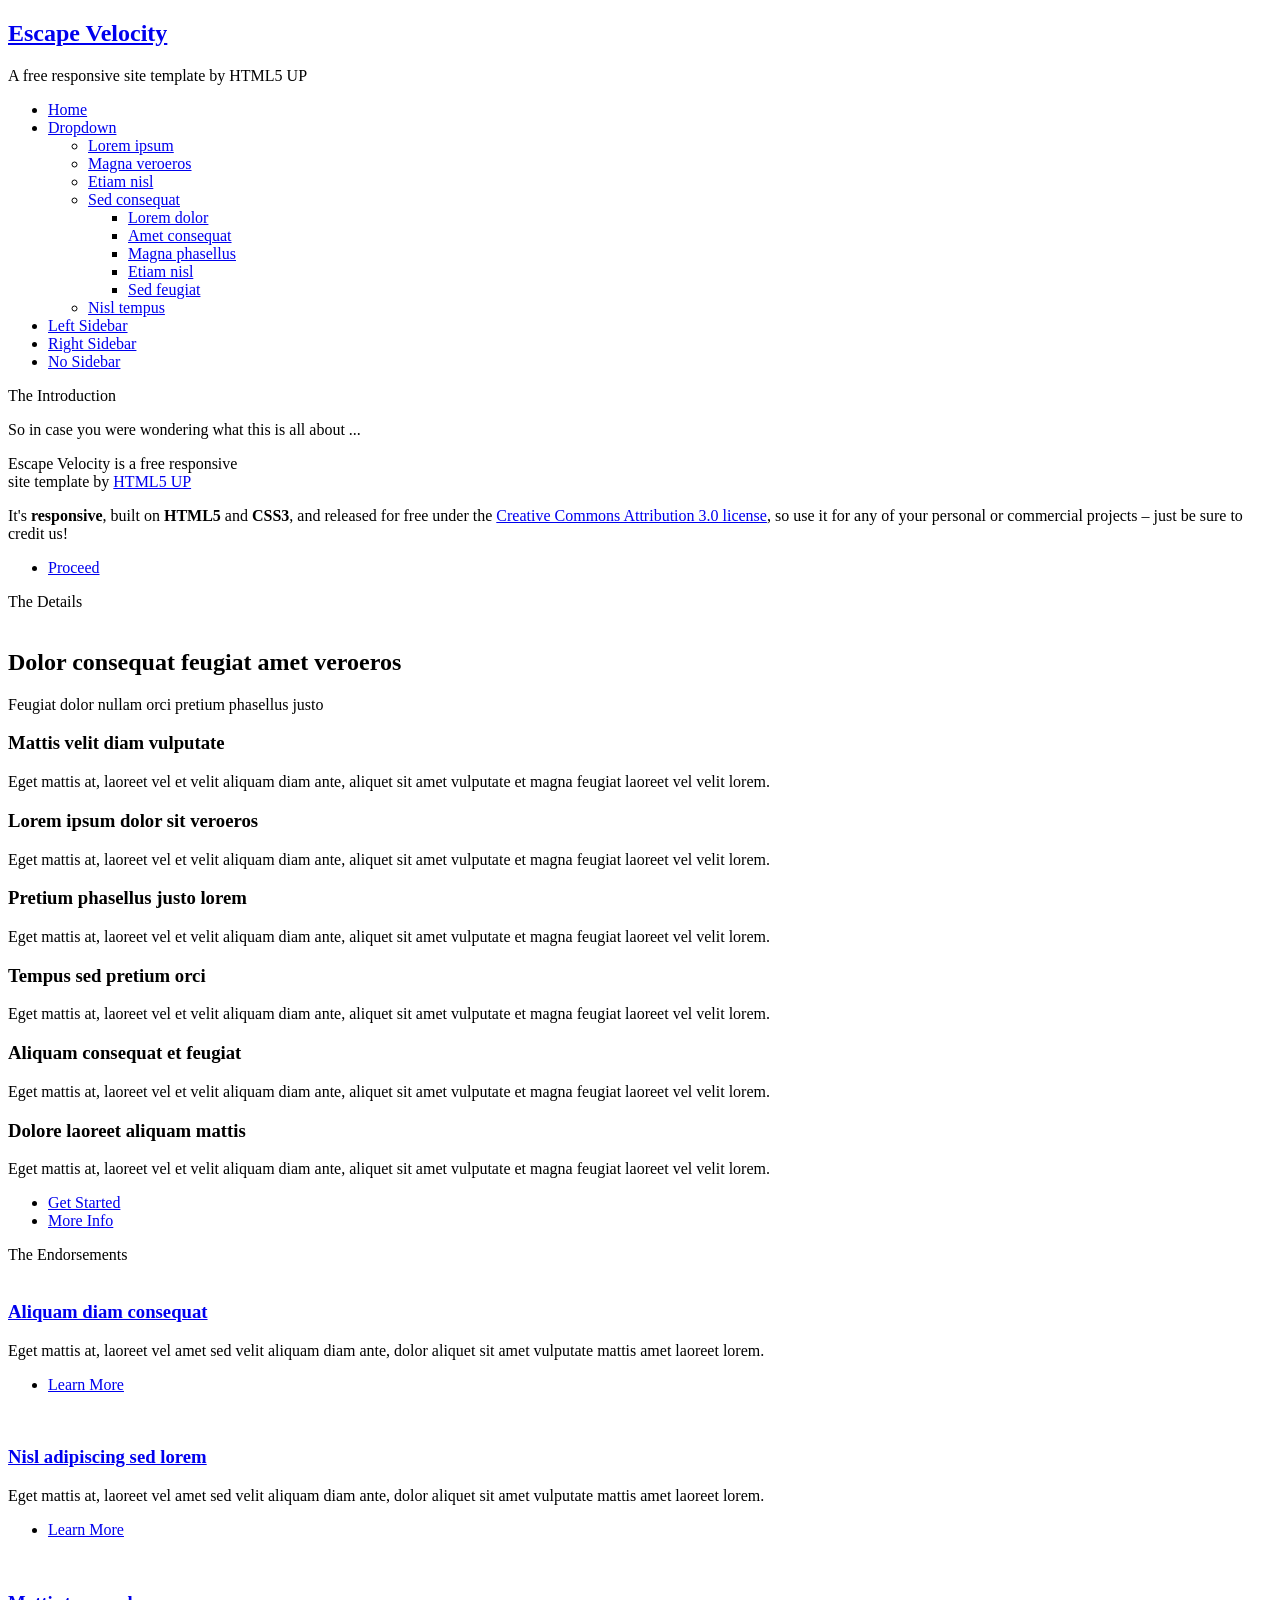
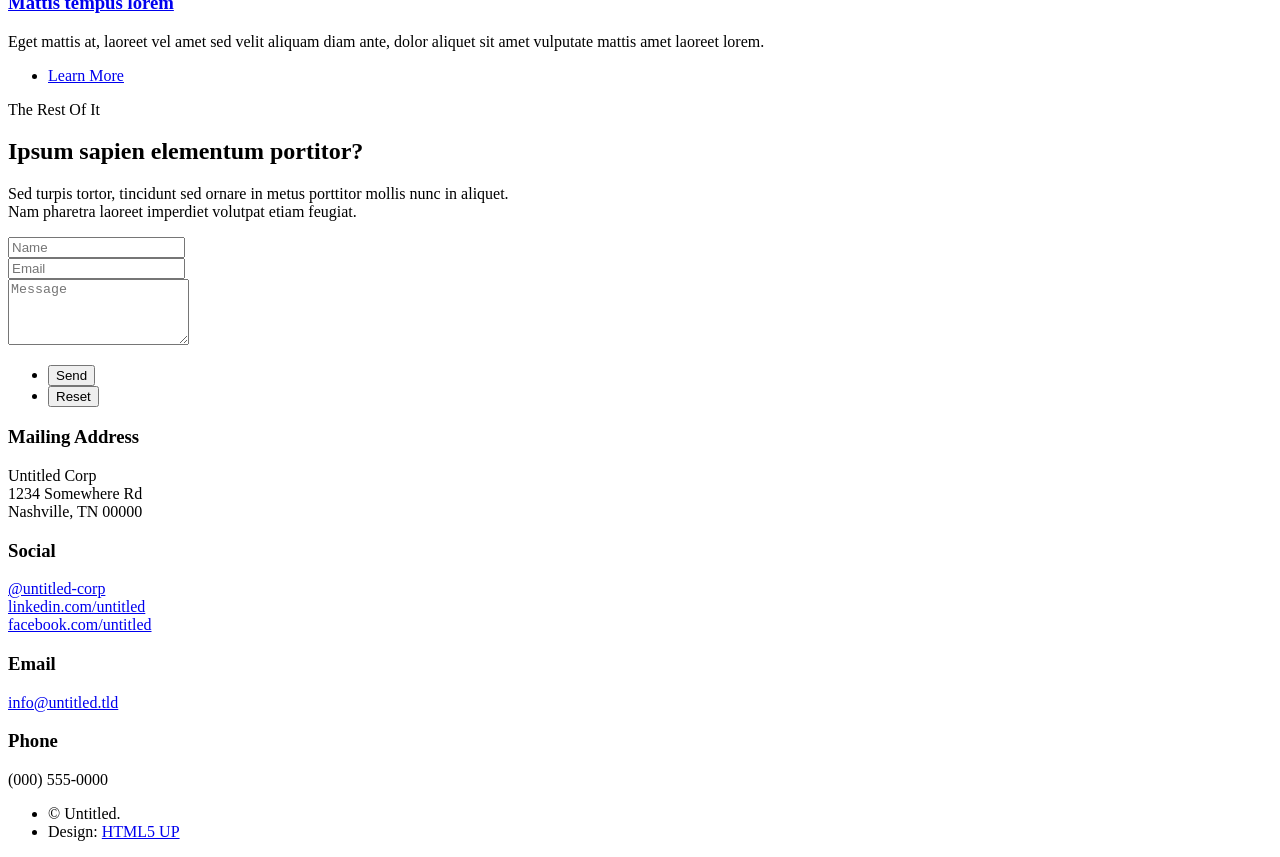
==== index.html @ 56a74a98 "Add files via upload" ====
<!DOCTYPE HTML>
<!--
	Escape Velocity by HTML5 UP
	html5up.net | @ajlkn
	Free for personal and commercial use under the CCA 3.0 license (html5up.net/license)
-->
<html>
	<head>
		<title>Escape Velocity by HTML5 UP</title>
		<meta charset="utf-8" />
		<meta name="viewport" content="width=device-width, initial-scale=1, user-scalable=no" />
		<link rel="stylesheet" href="assets/css/main.css" />
	</head>
	<body class="homepage is-preload">
		<div id="page-wrapper">

			<!-- Header -->
				<section id="header" class="wrapper">

					<!-- Logo -->
						<div id="logo">
							<h1><a href="index.html">Escape Velocity</a></h1>
							<p>A free responsive site template by HTML5 UP</p>
						</div>

					<!-- Nav -->
						<nav id="nav">
							<ul>
								<li class="current"><a href="index.html">Home</a></li>
								<li>
									<a href="#">Dropdown</a>
									<ul>
										<li><a href="#">Lorem ipsum</a></li>
										<li><a href="#">Magna veroeros</a></li>
										<li><a href="#">Etiam nisl</a></li>
										<li>
											<a href="#">Sed consequat</a>
											<ul>
												<li><a href="#">Lorem dolor</a></li>
												<li><a href="#">Amet consequat</a></li>
												<li><a href="#">Magna phasellus</a></li>
												<li><a href="#">Etiam nisl</a></li>
												<li><a href="#">Sed feugiat</a></li>
											</ul>
										</li>
										<li><a href="#">Nisl tempus</a></li>
									</ul>
								</li>
								<li><a href="left-sidebar.html">Left Sidebar</a></li>
								<li><a href="right-sidebar.html">Right Sidebar</a></li>
								<li><a href="no-sidebar.html">No Sidebar</a></li>
							</ul>
						</nav>

				</section>

			<!-- Intro -->
				<section id="intro" class="wrapper style1">
					<div class="title">The Introduction</div>
					<div class="container">
						<p class="style1">So in case you were wondering what this is all about ...</p>
						<p class="style2">
							Escape Velocity is a free responsive<br class="mobile-hide" />
							site template by <a href="http://html5up.net" class="nobr">HTML5 UP</a>
						</p>
						<p class="style3">It's <strong>responsive</strong>, built on <strong>HTML5</strong> and <strong>CSS3</strong>, and released for
						free under the <a href="http://html5up.net/license">Creative Commons Attribution 3.0 license</a>, so use it for any of
						your personal or commercial projects &ndash; just be sure to credit us!</p>
						<ul class="actions">
							<li><a href="#" class="button style3 large">Proceed</a></li>
						</ul>
					</div>
				</section>

			<!-- Main -->
				<section id="main" class="wrapper style2">
					<div class="title">The Details</div>
					<div class="container">

						<!-- Image -->
							<a href="#" class="image featured">
								<img src="images/pic01.jpg" alt="" />
							</a>

						<!-- Features -->
							<section id="features">
								<header class="style1">
									<h2>Dolor consequat feugiat amet veroeros</h2>
									<p>Feugiat dolor nullam orci pretium phasellus justo</p>
								</header>
								<div class="feature-list">
									<div class="row">
										<div class="col-6 col-12-medium">
											<section>
												<h3 class="icon fa-comment">Mattis velit diam vulputate</h3>
												<p>Eget mattis at, laoreet vel et velit aliquam diam ante, aliquet sit amet vulputate et magna feugiat laoreet vel velit lorem.</p>
											</section>
										</div>
										<div class="col-6 col-12-medium">
											<section>
												<h3 class="icon solid fa-sync">Lorem ipsum dolor sit veroeros</h3>
												<p>Eget mattis at, laoreet vel et velit aliquam diam ante, aliquet sit amet vulputate et magna feugiat laoreet vel velit lorem.</p>
											</section>
										</div>
										<div class="col-6 col-12-medium">
											<section>
												<h3 class="icon fa-image">Pretium phasellus justo lorem</h3>
												<p>Eget mattis at, laoreet vel et velit aliquam diam ante, aliquet sit amet vulputate et magna feugiat laoreet vel velit lorem.</p>
											</section>
										</div>
										<div class="col-6 col-12-medium">
											<section>
												<h3 class="icon solid fa-cog">Tempus sed pretium orci</h3>
												<p>Eget mattis at, laoreet vel et velit aliquam diam ante, aliquet sit amet vulputate et magna feugiat laoreet vel velit lorem.</p>
											</section>
										</div>
										<div class="col-6 col-12-medium">
											<section>
												<h3 class="icon solid fa-wrench">Aliquam consequat et feugiat</h3>
												<p>Eget mattis at, laoreet vel et velit aliquam diam ante, aliquet sit amet vulputate et magna feugiat laoreet vel velit lorem.</p>
											</section>
										</div>
										<div class="col-6 col-12-medium">
											<section>
												<h3 class="icon solid fa-check">Dolore laoreet aliquam mattis</h3>
												<p>Eget mattis at, laoreet vel et velit aliquam diam ante, aliquet sit amet vulputate et magna feugiat laoreet vel velit lorem.</p>
											</section>
										</div>
									</div>
								</div>
								<ul class="actions special">
									<li><a href="#" class="button style1 large">Get Started</a></li>
									<li><a href="#" class="button style2 large">More Info</a></li>
								</ul>
							</section>

					</div>
				</section>

			<!-- Highlights -->
				<section id="highlights" class="wrapper style3">
					<div class="title">The Endorsements</div>
					<div class="container">
						<div class="row aln-center">
							<div class="col-4 col-12-medium">
								<section class="highlight">
									<a href="#" class="image featured"><img src="images/pic02.jpg" alt="" /></a>
									<h3><a href="#">Aliquam diam consequat</a></h3>
									<p>Eget mattis at, laoreet vel amet sed velit aliquam diam ante, dolor aliquet sit amet vulputate mattis amet laoreet lorem.</p>
									<ul class="actions">
										<li><a href="#" class="button style1">Learn More</a></li>
									</ul>
								</section>
							</div>
							<div class="col-4 col-12-medium">
								<section class="highlight">
									<a href="#" class="image featured"><img src="images/pic03.jpg" alt="" /></a>
									<h3><a href="#">Nisl adipiscing sed lorem</a></h3>
									<p>Eget mattis at, laoreet vel amet sed velit aliquam diam ante, dolor aliquet sit amet vulputate mattis amet laoreet lorem.</p>
									<ul class="actions">
										<li><a href="#" class="button style1">Learn More</a></li>
									</ul>
								</section>
							</div>
							<div class="col-4 col-12-medium">
								<section class="highlight">
									<a href="#" class="image featured"><img src="images/pic04.jpg" alt="" /></a>
									<h3><a href="#">Mattis tempus lorem</a></h3>
									<p>Eget mattis at, laoreet vel amet sed velit aliquam diam ante, dolor aliquet sit amet vulputate mattis amet laoreet lorem.</p>
									<ul class="actions">
										<li><a href="#" class="button style1">Learn More</a></li>
									</ul>
								</section>
							</div>
						</div>
					</div>
				</section>

			<!-- Footer -->
				<section id="footer" class="wrapper">
					<div class="title">The Rest Of It</div>
					<div class="container">
						<header class="style1">
							<h2>Ipsum sapien elementum portitor?</h2>
							<p>
								Sed turpis tortor, tincidunt sed ornare in metus porttitor mollis nunc in aliquet.<br />
								Nam pharetra laoreet imperdiet volutpat etiam feugiat.
							</p>
						</header>
						<div class="row">
							<div class="col-6 col-12-medium">

								<!-- Contact Form -->
									<section>
										<form method="post" action="#">
											<div class="row gtr-50">
												<div class="col-6 col-12-small">
													<input type="text" name="name" id="contact-name" placeholder="Name" />
												</div>
												<div class="col-6 col-12-small">
													<input type="text" name="email" id="contact-email" placeholder="Email" />
												</div>
												<div class="col-12">
													<textarea name="message" id="contact-message" placeholder="Message" rows="4"></textarea>
												</div>
												<div class="col-12">
													<ul class="actions">
														<li><input type="submit" class="style1" value="Send" /></li>
														<li><input type="reset" class="style2" value="Reset" /></li>
													</ul>
												</div>
											</div>
										</form>
									</section>

							</div>
							<div class="col-6 col-12-medium">

								<!-- Contact -->
									<section class="feature-list small">
										<div class="row">
											<div class="col-6 col-12-small">
												<section>
													<h3 class="icon solid fa-home">Mailing Address</h3>
													<p>
														Untitled Corp<br />
														1234 Somewhere Rd<br />
														Nashville, TN 00000
													</p>
												</section>
											</div>
											<div class="col-6 col-12-small">
												<section>
													<h3 class="icon solid fa-comment">Social</h3>
													<p>
														<a href="#">@untitled-corp</a><br />
														<a href="#">linkedin.com/untitled</a><br />
														<a href="#">facebook.com/untitled</a>
													</p>
												</section>
											</div>
											<div class="col-6 col-12-small">
												<section>
													<h3 class="icon solid fa-envelope">Email</h3>
													<p>
														<a href="#">info@untitled.tld</a>
													</p>
												</section>
											</div>
											<div class="col-6 col-12-small">
												<section>
													<h3 class="icon solid fa-phone">Phone</h3>
													<p>
														(000) 555-0000
													</p>
												</section>
											</div>
										</div>
									</section>

							</div>
						</div>
						<div id="copyright">
							<ul>
								<li>&copy; Untitled.</li><li>Design: <a href="http://html5up.net">HTML5 UP</a></li>
							</ul>
						</div>
					</div>
				</section>

		</div>

		<!-- Scripts -->
			<script src="assets/js/jquery.min.js"></script>
			<script src="assets/js/jquery.dropotron.min.js"></script>
			<script src="assets/js/browser.min.js"></script>
			<script src="assets/js/breakpoints.min.js"></script>
			<script src="assets/js/util.js"></script>
			<script src="assets/js/main.js"></script>

	</body>
</html>
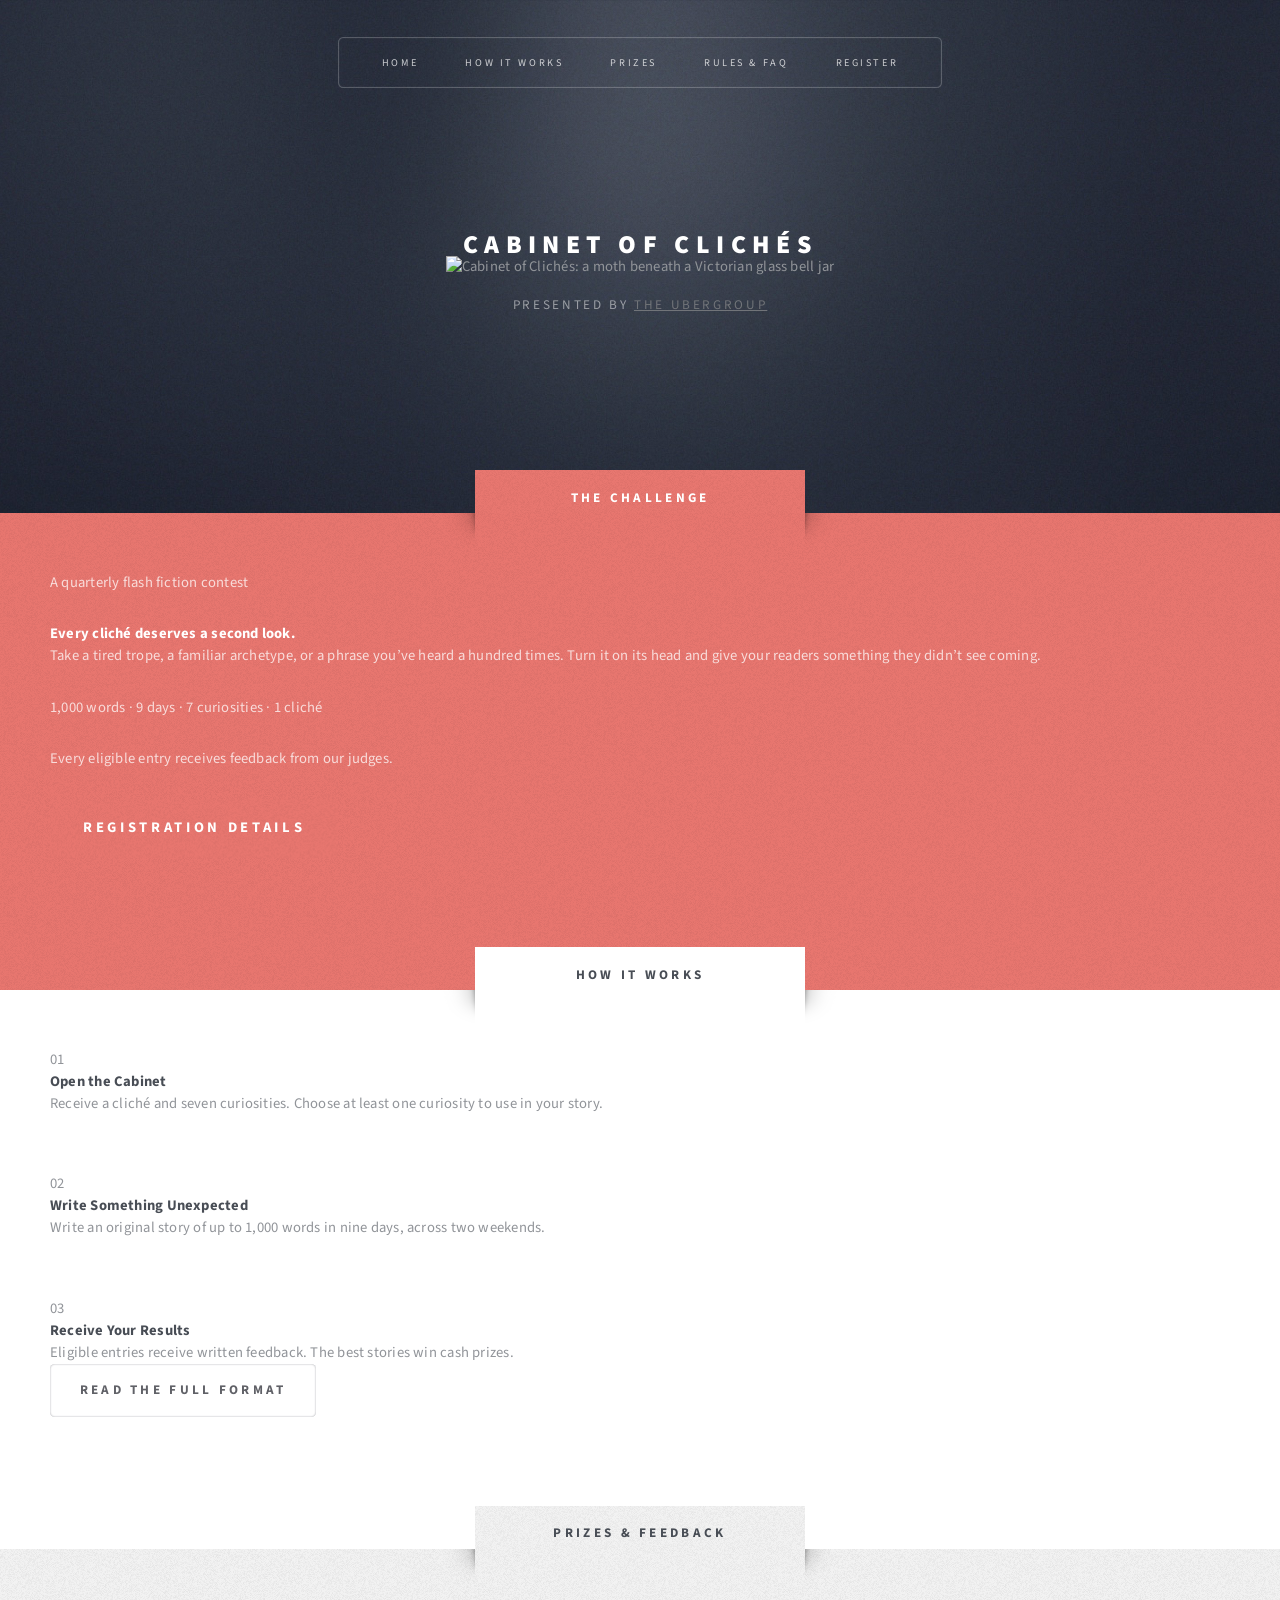
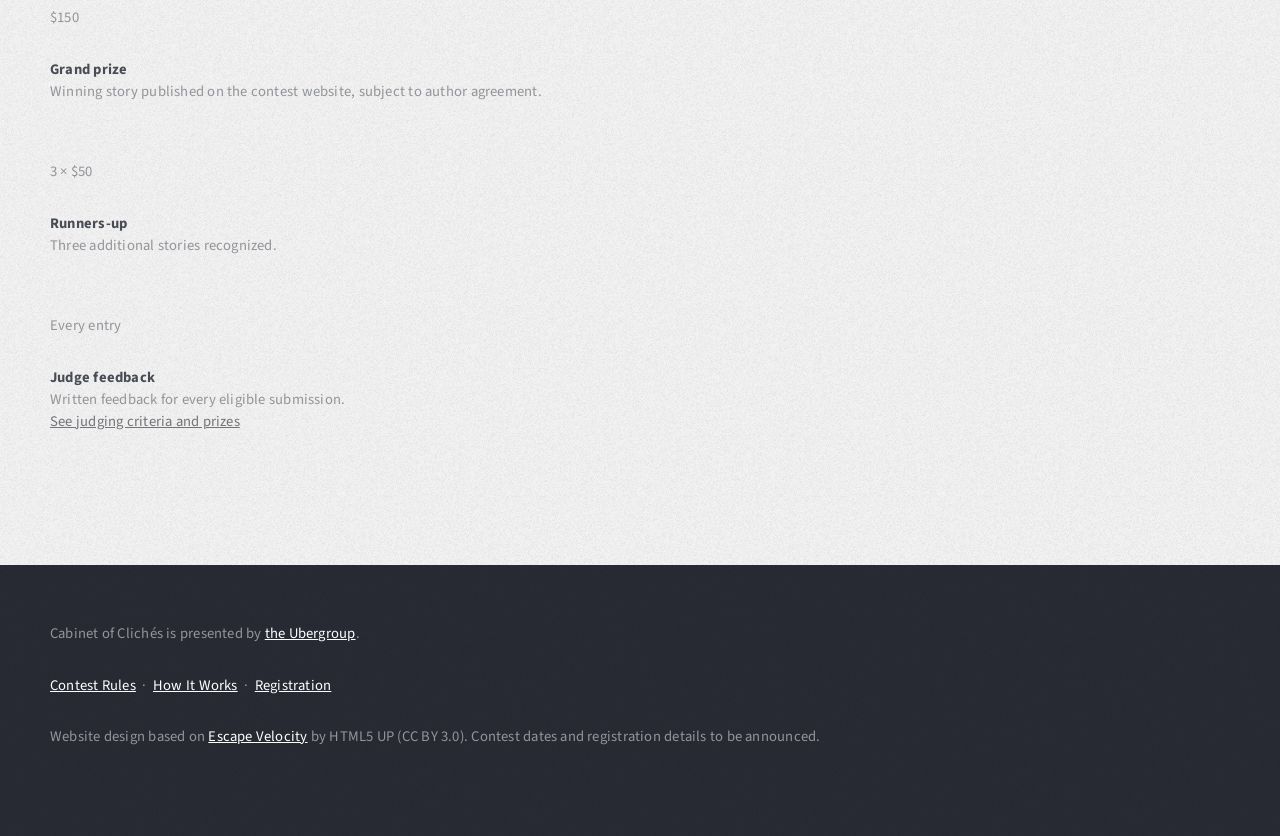
==== commit 709b1243: "Add files via upload" ====
--- a/index.html
+++ b/index.html
@@ -1,282 +1,15 @@
-<!DOCTYPE HTML>
-<!--
-	Escape Velocity by HTML5 UP
-	html5up.net | @ajlkn
-	Free for personal and commercial use under the CCA 3.0 license (html5up.net/license)
--->
-<html>
-	<head>
-		<title>Escape Velocity by HTML5 UP</title>
-		<meta charset="utf-8" />
-		<meta name="viewport" content="width=device-width, initial-scale=1, user-scalable=no" />
-		<link rel="stylesheet" href="assets/css/main.css" />
-	</head>
-	<body class="homepage is-preload">
-		<div id="page-wrapper">
-
-			<!-- Header -->
-				<section id="header" class="wrapper">
-
-					<!-- Logo -->
-						<div id="logo">
-							<h1><a href="index.html">Escape Velocity</a></h1>
-							<p>A free responsive site template by HTML5 UP</p>
-						</div>
-
-					<!-- Nav -->
-						<nav id="nav">
-							<ul>
-								<li class="current"><a href="index.html">Home</a></li>
-								<li>
-									<a href="#">Dropdown</a>
-									<ul>
-										<li><a href="#">Lorem ipsum</a></li>
-										<li><a href="#">Magna veroeros</a></li>
-										<li><a href="#">Etiam nisl</a></li>
-										<li>
-											<a href="#">Sed consequat</a>
-											<ul>
-												<li><a href="#">Lorem dolor</a></li>
-												<li><a href="#">Amet consequat</a></li>
-												<li><a href="#">Magna phasellus</a></li>
-												<li><a href="#">Etiam nisl</a></li>
-												<li><a href="#">Sed feugiat</a></li>
-											</ul>
-										</li>
-										<li><a href="#">Nisl tempus</a></li>
-									</ul>
-								</li>
-								<li><a href="left-sidebar.html">Left Sidebar</a></li>
-								<li><a href="right-sidebar.html">Right Sidebar</a></li>
-								<li><a href="no-sidebar.html">No Sidebar</a></li>
-							</ul>
-						</nav>
-
-				</section>
-
-			<!-- Intro -->
-				<section id="intro" class="wrapper style1">
-					<div class="title">The Introduction</div>
-					<div class="container">
-						<p class="style1">So in case you were wondering what this is all about ...</p>
-						<p class="style2">
-							Escape Velocity is a free responsive<br class="mobile-hide" />
-							site template by <a href="http://html5up.net" class="nobr">HTML5 UP</a>
-						</p>
-						<p class="style3">It's <strong>responsive</strong>, built on <strong>HTML5</strong> and <strong>CSS3</strong>, and released for
-						free under the <a href="http://html5up.net/license">Creative Commons Attribution 3.0 license</a>, so use it for any of
-						your personal or commercial projects &ndash; just be sure to credit us!</p>
-						<ul class="actions">
-							<li><a href="#" class="button style3 large">Proceed</a></li>
-						</ul>
-					</div>
-				</section>
-
-			<!-- Main -->
-				<section id="main" class="wrapper style2">
-					<div class="title">The Details</div>
-					<div class="container">
-
-						<!-- Image -->
-							<a href="#" class="image featured">
-								<img src="images/pic01.jpg" alt="" />
-							</a>
-
-						<!-- Features -->
-							<section id="features">
-								<header class="style1">
-									<h2>Dolor consequat feugiat amet veroeros</h2>
-									<p>Feugiat dolor nullam orci pretium phasellus justo</p>
-								</header>
-								<div class="feature-list">
-									<div class="row">
-										<div class="col-6 col-12-medium">
-											<section>
-												<h3 class="icon fa-comment">Mattis velit diam vulputate</h3>
-												<p>Eget mattis at, laoreet vel et velit aliquam diam ante, aliquet sit amet vulputate et magna feugiat laoreet vel velit lorem.</p>
-											</section>
-										</div>
-										<div class="col-6 col-12-medium">
-											<section>
-												<h3 class="icon solid fa-sync">Lorem ipsum dolor sit veroeros</h3>
-												<p>Eget mattis at, laoreet vel et velit aliquam diam ante, aliquet sit amet vulputate et magna feugiat laoreet vel velit lorem.</p>
-											</section>
-										</div>
-										<div class="col-6 col-12-medium">
-											<section>
-												<h3 class="icon fa-image">Pretium phasellus justo lorem</h3>
-												<p>Eget mattis at, laoreet vel et velit aliquam diam ante, aliquet sit amet vulputate et magna feugiat laoreet vel velit lorem.</p>
-											</section>
-										</div>
-										<div class="col-6 col-12-medium">
-											<section>
-												<h3 class="icon solid fa-cog">Tempus sed pretium orci</h3>
-												<p>Eget mattis at, laoreet vel et velit aliquam diam ante, aliquet sit amet vulputate et magna feugiat laoreet vel velit lorem.</p>
-											</section>
-										</div>
-										<div class="col-6 col-12-medium">
-											<section>
-												<h3 class="icon solid fa-wrench">Aliquam consequat et feugiat</h3>
-												<p>Eget mattis at, laoreet vel et velit aliquam diam ante, aliquet sit amet vulputate et magna feugiat laoreet vel velit lorem.</p>
-											</section>
-										</div>
-										<div class="col-6 col-12-medium">
-											<section>
-												<h3 class="icon solid fa-check">Dolore laoreet aliquam mattis</h3>
-												<p>Eget mattis at, laoreet vel et velit aliquam diam ante, aliquet sit amet vulputate et magna feugiat laoreet vel velit lorem.</p>
-											</section>
-										</div>
-									</div>
-								</div>
-								<ul class="actions special">
-									<li><a href="#" class="button style1 large">Get Started</a></li>
-									<li><a href="#" class="button style2 large">More Info</a></li>
-								</ul>
-							</section>
-
-					</div>
-				</section>
-
-			<!-- Highlights -->
-				<section id="highlights" class="wrapper style3">
-					<div class="title">The Endorsements</div>
-					<div class="container">
-						<div class="row aln-center">
-							<div class="col-4 col-12-medium">
-								<section class="highlight">
-									<a href="#" class="image featured"><img src="images/pic02.jpg" alt="" /></a>
-									<h3><a href="#">Aliquam diam consequat</a></h3>
-									<p>Eget mattis at, laoreet vel amet sed velit aliquam diam ante, dolor aliquet sit amet vulputate mattis amet laoreet lorem.</p>
-									<ul class="actions">
-										<li><a href="#" class="button style1">Learn More</a></li>
-									</ul>
-								</section>
-							</div>
-							<div class="col-4 col-12-medium">
-								<section class="highlight">
-									<a href="#" class="image featured"><img src="images/pic03.jpg" alt="" /></a>
-									<h3><a href="#">Nisl adipiscing sed lorem</a></h3>
-									<p>Eget mattis at, laoreet vel amet sed velit aliquam diam ante, dolor aliquet sit amet vulputate mattis amet laoreet lorem.</p>
-									<ul class="actions">
-										<li><a href="#" class="button style1">Learn More</a></li>
-									</ul>
-								</section>
-							</div>
-							<div class="col-4 col-12-medium">
-								<section class="highlight">
-									<a href="#" class="image featured"><img src="images/pic04.jpg" alt="" /></a>
-									<h3><a href="#">Mattis tempus lorem</a></h3>
-									<p>Eget mattis at, laoreet vel amet sed velit aliquam diam ante, dolor aliquet sit amet vulputate mattis amet laoreet lorem.</p>
-									<ul class="actions">
-										<li><a href="#" class="button style1">Learn More</a></li>
-									</ul>
-								</section>
-							</div>
-						</div>
-					</div>
-				</section>
-
-			<!-- Footer -->
-				<section id="footer" class="wrapper">
-					<div class="title">The Rest Of It</div>
-					<div class="container">
-						<header class="style1">
-							<h2>Ipsum sapien elementum portitor?</h2>
-							<p>
-								Sed turpis tortor, tincidunt sed ornare in metus porttitor mollis nunc in aliquet.<br />
-								Nam pharetra laoreet imperdiet volutpat etiam feugiat.
-							</p>
-						</header>
-						<div class="row">
-							<div class="col-6 col-12-medium">
-
-								<!-- Contact Form -->
-									<section>
-										<form method="post" action="#">
-											<div class="row gtr-50">
-												<div class="col-6 col-12-small">
-													<input type="text" name="name" id="contact-name" placeholder="Name" />
-												</div>
-												<div class="col-6 col-12-small">
-													<input type="text" name="email" id="contact-email" placeholder="Email" />
-												</div>
-												<div class="col-12">
-													<textarea name="message" id="contact-message" placeholder="Message" rows="4"></textarea>
-												</div>
-												<div class="col-12">
-													<ul class="actions">
-														<li><input type="submit" class="style1" value="Send" /></li>
-														<li><input type="reset" class="style2" value="Reset" /></li>
-													</ul>
-												</div>
-											</div>
-										</form>
-									</section>
-
-							</div>
-							<div class="col-6 col-12-medium">
-
-								<!-- Contact -->
-									<section class="feature-list small">
-										<div class="row">
-											<div class="col-6 col-12-small">
-												<section>
-													<h3 class="icon solid fa-home">Mailing Address</h3>
-													<p>
-														Untitled Corp<br />
-														1234 Somewhere Rd<br />
-														Nashville, TN 00000
-													</p>
-												</section>
-											</div>
-											<div class="col-6 col-12-small">
-												<section>
-													<h3 class="icon solid fa-comment">Social</h3>
-													<p>
-														<a href="#">@untitled-corp</a><br />
-														<a href="#">linkedin.com/untitled</a><br />
-														<a href="#">facebook.com/untitled</a>
-													</p>
-												</section>
-											</div>
-											<div class="col-6 col-12-small">
-												<section>
-													<h3 class="icon solid fa-envelope">Email</h3>
-													<p>
-														<a href="#">info@untitled.tld</a>
-													</p>
-												</section>
-											</div>
-											<div class="col-6 col-12-small">
-												<section>
-													<h3 class="icon solid fa-phone">Phone</h3>
-													<p>
-														(000) 555-0000
-													</p>
-												</section>
-											</div>
-										</div>
-									</section>
-
-							</div>
-						</div>
-						<div id="copyright">
-							<ul>
-								<li>&copy; Untitled.</li><li>Design: <a href="http://html5up.net">HTML5 UP</a></li>
-							</ul>
-						</div>
-					</div>
-				</section>
-
-		</div>
-
-		<!-- Scripts -->
-			<script src="assets/js/jquery.min.js"></script>
-			<script src="assets/js/jquery.dropotron.min.js"></script>
-			<script src="assets/js/browser.min.js"></script>
-			<script src="assets/js/breakpoints.min.js"></script>
-			<script src="assets/js/util.js"></script>
-			<script src="assets/js/main.js"></script>
-
-	</body>
-</html>+<!DOCTYPE HTML>
+<!-- Escape Velocity by HTML5 UP | html5up.net | CC BY 3.0 -->
+<html lang="en"><head><meta charset="utf-8"/><meta name="viewport" content="width=device-width, initial-scale=1, user-scalable=no"/>
+<title>Home | Cabinet of Clichés</title><meta name="description" content="Cabinet of Clichés, a flash fiction contest presented by the Ubergroup. One cliché, seven curiosities, nine days to write."/>
+<link rel="stylesheet" href="assets/css/main.css"/><link rel="stylesheet" href="assets/css/cabinet.css"/></head>
+<body class="homepage is-preload"><div id="page-wrapper">
+<section id="header" class="wrapper"><div id="logo"><h1><a href="index.html">Cabinet of Clichés</a></h1><img class="cabinet-hero-logo" src="images/cabinet-logo.png" alt="Cabinet of Clichés: a moth beneath a Victorian glass bell jar"/><p>Presented by <a href="https://theubergroup.org/">The Ubergroup</a></p></div>
+<nav id="nav" aria-label="Main navigation"><ul><li class="current"><a href="index.html">Home</a></li>
+<li class=""><a href="how-it-works.html">How It Works</a></li>
+<li class=""><a href="prizes.html">Prizes</a></li>
+<li class=""><a href="rules.html">Rules & FAQ</a></li>
+<li class=""><a href="register.html">Register</a></li></ul></nav></section>
+<section class="wrapper style1 cabinet-section"><div class="title">The Challenge</div><div class="container cabinet-copy"><p class="eyebrow">A quarterly flash fiction contest</p><h2>Every cliché deserves a second look.</h2><p class="lead">Take a tired trope, a familiar archetype, or a phrase you’ve heard a hundred times. Turn it on its head and give your readers something they didn’t see coming.</p><p class="factline">1,000 words <span>·</span> 9 days <span>·</span> 7 curiosities <span>·</span> 1 cliché</p><p>Every eligible entry receives feedback from our judges.</p><p><a class="button style1 large" href="register.html">Registration details</a></p></div></section><section class="wrapper style2 cabinet-section"><div class="title">How It Works</div><div class="container cabinet-copy"><div class="cabinet-cards"><article><span class="number">01</span><h3>Open the Cabinet</h3><p>Receive a cliché and seven curiosities. Choose at least one curiosity to use in your story.</p></article><article><span class="number">02</span><h3>Write Something Unexpected</h3><p>Write an original story of up to 1,000 words in nine days, across two weekends.</p></article><article><span class="number">03</span><h3>Receive Your Results</h3><p>Eligible entries receive written feedback. The best stories win cash prizes.</p></article></div><p class="center"><a class="button style2" href="how-it-works.html">Read the full format</a></p></div></section><section class="wrapper style3 cabinet-section"><div class="title">Prizes & Feedback</div><div class="container cabinet-copy"><div class="cabinet-cards three"><article><p class="money">$150</p><h3>Grand prize</h3><p>Winning story published on the contest website, subject to author agreement.</p></article><article><p class="money">3 × $50</p><h3>Runners-up</h3><p>Three additional stories recognized.</p></article><article><p class="money">Every entry</p><h3>Judge feedback</h3><p>Written feedback for every eligible submission.</p></article></div><p class="center"><a href="prizes.html">See judging criteria and prizes</a></p></div></section>
+<section id="footer" class="wrapper"><div class="container cabinet-footer"><p>Cabinet of Clichés is presented by <a href="https://theubergroup.org/">the Ubergroup</a>.</p><p><a href="rules.html">Contest Rules</a> &nbsp;·&nbsp; <a href="how-it-works.html">How It Works</a> &nbsp;·&nbsp; <a href="register.html">Registration</a></p><p class="smallprint">Website design based on <a href="https://html5up.net/escape-velocity">Escape Velocity</a> by HTML5 UP (CC BY 3.0). Contest dates and registration details to be announced.</p></div></section>
+</div><script src="assets/js/jquery.min.js"></script><script src="assets/js/jquery.dropotron.min.js"></script><script src="assets/js/browser.min.js"></script><script src="assets/js/breakpoints.min.js"></script><script src="assets/js/util.js"></script><script src="assets/js/main.js"></script></body></html>
--- a/assets/css/main.css
+++ b/assets/css/main.css
@@ -0,0 +1,2985 @@
+@import url("fontawesome-all.min.css");
+@import url("https://fonts.googleapis.com/css?family=Source+Sans+Pro:400,400italic,700,900");
+
+/*
+	Escape Velocity by HTML5 UP
+	html5up.net | @ajlkn
+	Free for personal and commercial use under the CCA 3.0 license (html5up.net/license)
+*/
+
+html, body, div, span, applet, object,
+iframe, h1, h2, h3, h4, h5, h6, p, blockquote,
+pre, a, abbr, acronym, address, big, cite,
+code, del, dfn, em, img, ins, kbd, q, s, samp,
+small, strike, strong, sub, sup, tt, var, b,
+u, i, center, dl, dt, dd, ol, ul, li, fieldset,
+form, label, legend, table, caption, tbody,
+tfoot, thead, tr, th, td, article, aside,
+canvas, details, embed, figure, figcaption,
+footer, header, hgroup, menu, nav, output, ruby,
+section, summary, time, mark, audio, video {
+	margin: 0;
+	padding: 0;
+	border: 0;
+	font-size: 100%;
+	font: inherit;
+	vertical-align: baseline;}
+
+article, aside, details, figcaption, figure,
+footer, header, hgroup, menu, nav, section {
+	display: block;}
+
+body {
+	line-height: 1;
+}
+
+ol, ul {
+	list-style: none;
+}
+
+blockquote, q {
+	quotes: none;
+}
+
+	blockquote:before, blockquote:after, q:before, q:after {
+		content: '';
+		content: none;
+	}
+
+table {
+	border-collapse: collapse;
+	border-spacing: 0;
+}
+
+body {
+	-webkit-text-size-adjust: none;
+}
+
+mark {
+	background-color: transparent;
+	color: inherit;
+}
+
+input::-moz-focus-inner {
+	border: 0;
+	padding: 0;
+}
+
+input, select, textarea {
+	-moz-appearance: none;
+	-webkit-appearance: none;
+	-ms-appearance: none;
+	appearance: none;
+}
+
+/* Basic */
+
+	@-ms-viewport {
+		width: device-width;
+	}
+
+	html {
+		box-sizing: border-box;
+	}
+
+	*, *:before, *:after {
+		box-sizing: inherit;
+	}
+
+	body.is-preload *, body.is-preload *:before, body.is-preload *:after {
+		-moz-animation: none !important;
+		-webkit-animation: none !important;
+		-ms-animation: none !important;
+		animation: none !important;
+		-moz-transition: none !important;
+		-webkit-transition: none !important;
+		-ms-transition: none !important;
+		transition: none !important;
+	}
+
+	body, input, textarea, select {
+		font-family: 'Source Sans Pro', sans-serif;
+		font-weight: 400;
+		color: #919499;
+		font-size: 14pt;
+		line-height: 1.75em;
+		letter-spacing: 0.025em;
+	}
+
+	h1, h2, h3, h4, h5, h6 {
+		font-weight: 700;
+		color: #484d55;
+	}
+
+		h1 a, h2 a, h3 a, h4 a, h5 a, h6 a {
+			color: inherit;
+			text-decoration: none;
+		}
+
+	a {
+		-moz-transition: color .25s ease-in-out;
+		-webkit-transition: color .25s ease-in-out;
+		-ms-transition: color .25s ease-in-out;
+		transition: color .25s ease-in-out;
+		text-decoration: underline;
+		color: #717479;
+	}
+
+		a:hover {
+			text-decoration: none;
+		}
+
+	strong, b {
+		font-weight: 700;
+		color: #484d55;
+	}
+
+	blockquote {
+		border-left: solid 0.5em #ddd;
+		padding: 1em 0 1em 2em;
+		font-style: italic;
+	}
+
+	em, i {
+		font-style: italic;
+	}
+
+	hr {
+		border: 0;
+		border-top: solid 1px #ddd;
+		margin: 2em 0 2em 0;
+	}
+
+	sub {
+		position: relative;
+		top: 0.5em;
+		font-size: 0.8em;
+	}
+
+	sup {
+		position: relative;
+		top: -0.5em;
+		font-size: 0.8em;
+	}
+
+	.nobr {
+		white-space: nowrap;
+	}
+
+	br.clear {
+		clear: both;
+	}
+
+	p, ul, ol, dl, table, blockquote, form {
+		margin-bottom: 2em;
+	}
+
+/* Container */
+
+	.container {
+		margin: 0 auto;
+		max-width: 100%;
+		width: 68em;
+	}
+
+		@media screen and (max-width: 1680px) {
+
+			.container {
+				width: 70em;
+			}
+
+		}
+
+		@media screen and (max-width: 1280px) {
+
+			.container {
+				width: calc(100% - 100px);
+			}
+
+		}
+
+		@media screen and (max-width: 980px) {
+
+			.container {
+				width: calc(100% - 100px);
+			}
+
+		}
+
+		@media screen and (max-width: 736px) {
+
+			.container {
+				width: calc(100% - 40px);
+			}
+
+		}
+
+/* Row */
+
+	.row {
+		display: flex;
+		flex-wrap: wrap;
+		box-sizing: border-box;
+		align-items: stretch;
+	}
+
+		.row > * {
+			box-sizing: border-box;
+		}
+
+		.row.gtr-uniform > * > :last-child {
+			margin-bottom: 0;
+		}
+
+		.row.aln-left {
+			justify-content: flex-start;
+		}
+
+		.row.aln-center {
+			justify-content: center;
+		}
+
+		.row.aln-right {
+			justify-content: flex-end;
+		}
+
+		.row.aln-top {
+			align-items: flex-start;
+		}
+
+		.row.aln-middle {
+			align-items: center;
+		}
+
+		.row.aln-bottom {
+			align-items: flex-end;
+		}
+
+		.row > .imp {
+			order: -1;
+		}
+
+		.row > .col-1 {
+			width: 8.33333%;
+		}
+
+		.row > .off-1 {
+			margin-left: 8.33333%;
+		}
+
+		.row > .col-2 {
+			width: 16.66667%;
+		}
+
+		.row > .off-2 {
+			margin-left: 16.66667%;
+		}
+
+		.row > .col-3 {
+			width: 25%;
+		}
+
+		.row > .off-3 {
+			margin-left: 25%;
+		}
+
+		.row > .col-4 {
+			width: 33.33333%;
+		}
+
+		.row > .off-4 {
+			margin-left: 33.33333%;
+		}
+
+		.row > .col-5 {
+			width: 41.66667%;
+		}
+
+		.row > .off-5 {
+			margin-left: 41.66667%;
+		}
+
+		.row > .col-6 {
+			width: 50%;
+		}
+
+		.row > .off-6 {
+			margin-left: 50%;
+		}
+
+		.row > .col-7 {
+			width: 58.33333%;
+		}
+
+		.row > .off-7 {
+			margin-left: 58.33333%;
+		}
+
+		.row > .col-8 {
+			width: 66.66667%;
+		}
+
+		.row > .off-8 {
+			margin-left: 66.66667%;
+		}
+
+		.row > .col-9 {
+			width: 75%;
+		}
+
+		.row > .off-9 {
+			margin-left: 75%;
+		}
+
+		.row > .col-10 {
+			width: 83.33333%;
+		}
+
+		.row > .off-10 {
+			margin-left: 83.33333%;
+		}
+
+		.row > .col-11 {
+			width: 91.66667%;
+		}
+
+		.row > .off-11 {
+			margin-left: 91.66667%;
+		}
+
+		.row > .col-12 {
+			width: 100%;
+		}
+
+		.row > .off-12 {
+			margin-left: 100%;
+		}
+
+		.row.gtr-0 {
+			margin-top: 0px;
+			margin-left: 0px;
+		}
+
+			.row.gtr-0 > * {
+				padding: 0px 0 0 0px;
+			}
+
+			.row.gtr-0.gtr-uniform {
+				margin-top: 0px;
+			}
+
+				.row.gtr-0.gtr-uniform > * {
+					padding-top: 0px;
+				}
+
+		.row.gtr-25 {
+			margin-top: -12.5px;
+			margin-left: -12.5px;
+		}
+
+			.row.gtr-25 > * {
+				padding: 12.5px 0 0 12.5px;
+			}
+
+			.row.gtr-25.gtr-uniform {
+				margin-top: -12.5px;
+			}
+
+				.row.gtr-25.gtr-uniform > * {
+					padding-top: 12.5px;
+				}
+
+		.row.gtr-50 {
+			margin-top: -25px;
+			margin-left: -25px;
+		}
+
+			.row.gtr-50 > * {
+				padding: 25px 0 0 25px;
+			}
+
+			.row.gtr-50.gtr-uniform {
+				margin-top: -25px;
+			}
+
+				.row.gtr-50.gtr-uniform > * {
+					padding-top: 25px;
+				}
+
+		.row {
+			margin-top: -50px;
+			margin-left: -50px;
+		}
+
+			.row > * {
+				padding: 50px 0 0 50px;
+			}
+
+			.row.gtr-uniform {
+				margin-top: -50px;
+			}
+
+				.row.gtr-uniform > * {
+					padding-top: 50px;
+				}
+
+		.row.gtr-150 {
+			margin-top: -75px;
+			margin-left: -75px;
+		}
+
+			.row.gtr-150 > * {
+				padding: 75px 0 0 75px;
+			}
+
+			.row.gtr-150.gtr-uniform {
+				margin-top: -75px;
+			}
+
+				.row.gtr-150.gtr-uniform > * {
+					padding-top: 75px;
+				}
+
+		.row.gtr-200 {
+			margin-top: -100px;
+			margin-left: -100px;
+		}
+
+			.row.gtr-200 > * {
+				padding: 100px 0 0 100px;
+			}
+
+			.row.gtr-200.gtr-uniform {
+				margin-top: -100px;
+			}
+
+				.row.gtr-200.gtr-uniform > * {
+					padding-top: 100px;
+				}
+
+		@media screen and (max-width: 1680px) {
+
+			.row {
+				display: flex;
+				flex-wrap: wrap;
+				box-sizing: border-box;
+				align-items: stretch;
+			}
+
+				.row > * {
+					box-sizing: border-box;
+				}
+
+				.row.gtr-uniform > * > :last-child {
+					margin-bottom: 0;
+				}
+
+				.row.aln-left {
+					justify-content: flex-start;
+				}
+
+				.row.aln-center {
+					justify-content: center;
+				}
+
+				.row.aln-right {
+					justify-content: flex-end;
+				}
+
+				.row.aln-top {
+					align-items: flex-start;
+				}
+
+				.row.aln-middle {
+					align-items: center;
+				}
+
+				.row.aln-bottom {
+					align-items: flex-end;
+				}
+
+				.row > .imp-xlarge {
+					order: -1;
+				}
+
+				.row > .col-1-xlarge {
+					width: 8.33333%;
+				}
+
+				.row > .off-1-xlarge {
+					margin-left: 8.33333%;
+				}
+
+				.row > .col-2-xlarge {
+					width: 16.66667%;
+				}
+
+				.row > .off-2-xlarge {
+					margin-left: 16.66667%;
+				}
+
+				.row > .col-3-xlarge {
+					width: 25%;
+				}
+
+				.row > .off-3-xlarge {
+					margin-left: 25%;
+				}
+
+				.row > .col-4-xlarge {
+					width: 33.33333%;
+				}
+
+				.row > .off-4-xlarge {
+					margin-left: 33.33333%;
+				}
+
+				.row > .col-5-xlarge {
+					width: 41.66667%;
+				}
+
+				.row > .off-5-xlarge {
+					margin-left: 41.66667%;
+				}
+
+				.row > .col-6-xlarge {
+					width: 50%;
+				}
+
+				.row > .off-6-xlarge {
+					margin-left: 50%;
+				}
+
+				.row > .col-7-xlarge {
+					width: 58.33333%;
+				}
+
+				.row > .off-7-xlarge {
+					margin-left: 58.33333%;
+				}
+
+				.row > .col-8-xlarge {
+					width: 66.66667%;
+				}
+
+				.row > .off-8-xlarge {
+					margin-left: 66.66667%;
+				}
+
+				.row > .col-9-xlarge {
+					width: 75%;
+				}
+
+				.row > .off-9-xlarge {
+					margin-left: 75%;
+				}
+
+				.row > .col-10-xlarge {
+					width: 83.33333%;
+				}
+
+				.row > .off-10-xlarge {
+					margin-left: 83.33333%;
+				}
+
+				.row > .col-11-xlarge {
+					width: 91.66667%;
+				}
+
+				.row > .off-11-xlarge {
+					margin-left: 91.66667%;
+				}
+
+				.row > .col-12-xlarge {
+					width: 100%;
+				}
+
+				.row > .off-12-xlarge {
+					margin-left: 100%;
+				}
+
+				.row.gtr-0 {
+					margin-top: 0px;
+					margin-left: 0px;
+				}
+
+					.row.gtr-0 > * {
+						padding: 0px 0 0 0px;
+					}
+
+					.row.gtr-0.gtr-uniform {
+						margin-top: 0px;
+					}
+
+						.row.gtr-0.gtr-uniform > * {
+							padding-top: 0px;
+						}
+
+				.row.gtr-25 {
+					margin-top: -12.5px;
+					margin-left: -12.5px;
+				}
+
+					.row.gtr-25 > * {
+						padding: 12.5px 0 0 12.5px;
+					}
+
+					.row.gtr-25.gtr-uniform {
+						margin-top: -12.5px;
+					}
+
+						.row.gtr-25.gtr-uniform > * {
+							padding-top: 12.5px;
+						}
+
+				.row.gtr-50 {
+					margin-top: -25px;
+					margin-left: -25px;
+				}
+
+					.row.gtr-50 > * {
+						padding: 25px 0 0 25px;
+					}
+
+					.row.gtr-50.gtr-uniform {
+						margin-top: -25px;
+					}
+
+						.row.gtr-50.gtr-uniform > * {
+							padding-top: 25px;
+						}
+
+				.row {
+					margin-top: -50px;
+					margin-left: -50px;
+				}
+
+					.row > * {
+						padding: 50px 0 0 50px;
+					}
+
+					.row.gtr-uniform {
+						margin-top: -50px;
+					}
+
+						.row.gtr-uniform > * {
+							padding-top: 50px;
+						}
+
+				.row.gtr-150 {
+					margin-top: -75px;
+					margin-left: -75px;
+				}
+
+					.row.gtr-150 > * {
+						padding: 75px 0 0 75px;
+					}
+
+					.row.gtr-150.gtr-uniform {
+						margin-top: -75px;
+					}
+
+						.row.gtr-150.gtr-uniform > * {
+							padding-top: 75px;
+						}
+
+				.row.gtr-200 {
+					margin-top: -100px;
+					margin-left: -100px;
+				}
+
+					.row.gtr-200 > * {
+						padding: 100px 0 0 100px;
+					}
+
+					.row.gtr-200.gtr-uniform {
+						margin-top: -100px;
+					}
+
+						.row.gtr-200.gtr-uniform > * {
+							padding-top: 100px;
+						}
+
+		}
+
+		@media screen and (max-width: 1280px) {
+
+			.row {
+				display: flex;
+				flex-wrap: wrap;
+				box-sizing: border-box;
+				align-items: stretch;
+			}
+
+				.row > * {
+					box-sizing: border-box;
+				}
+
+				.row.gtr-uniform > * > :last-child {
+					margin-bottom: 0;
+				}
+
+				.row.aln-left {
+					justify-content: flex-start;
+				}
+
+				.row.aln-center {
+					justify-content: center;
+				}
+
+				.row.aln-right {
+					justify-content: flex-end;
+				}
+
+				.row.aln-top {
+					align-items: flex-start;
+				}
+
+				.row.aln-middle {
+					align-items: center;
+				}
+
+				.row.aln-bottom {
+					align-items: flex-end;
+				}
+
+				.row > .imp-large {
+					order: -1;
+				}
+
+				.row > .col-1-large {
+					width: 8.33333%;
+				}
+
+				.row > .off-1-large {
+					margin-left: 8.33333%;
+				}
+
+				.row > .col-2-large {
+					width: 16.66667%;
+				}
+
+				.row > .off-2-large {
+					margin-left: 16.66667%;
+				}
+
+				.row > .col-3-large {
+					width: 25%;
+				}
+
+				.row > .off-3-large {
+					margin-left: 25%;
+				}
+
+				.row > .col-4-large {
+					width: 33.33333%;
+				}
+
+				.row > .off-4-large {
+					margin-left: 33.33333%;
+				}
+
+				.row > .col-5-large {
+					width: 41.66667%;
+				}
+
+				.row > .off-5-large {
+					margin-left: 41.66667%;
+				}
+
+				.row > .col-6-large {
+					width: 50%;
+				}
+
+				.row > .off-6-large {
+					margin-left: 50%;
+				}
+
+				.row > .col-7-large {
+					width: 58.33333%;
+				}
+
+				.row > .off-7-large {
+					margin-left: 58.33333%;
+				}
+
+				.row > .col-8-large {
+					width: 66.66667%;
+				}
+
+				.row > .off-8-large {
+					margin-left: 66.66667%;
+				}
+
+				.row > .col-9-large {
+					width: 75%;
+				}
+
+				.row > .off-9-large {
+					margin-left: 75%;
+				}
+
+				.row > .col-10-large {
+					width: 83.33333%;
+				}
+
+				.row > .off-10-large {
+					margin-left: 83.33333%;
+				}
+
+				.row > .col-11-large {
+					width: 91.66667%;
+				}
+
+				.row > .off-11-large {
+					margin-left: 91.66667%;
+				}
+
+				.row > .col-12-large {
+					width: 100%;
+				}
+
+				.row > .off-12-large {
+					margin-left: 100%;
+				}
+
+				.row.gtr-0 {
+					margin-top: 0px;
+					margin-left: 0px;
+				}
+
+					.row.gtr-0 > * {
+						padding: 0px 0 0 0px;
+					}
+
+					.row.gtr-0.gtr-uniform {
+						margin-top: 0px;
+					}
+
+						.row.gtr-0.gtr-uniform > * {
+							padding-top: 0px;
+						}
+
+				.row.gtr-25 {
+					margin-top: -8.75px;
+					margin-left: -8.75px;
+				}
+
+					.row.gtr-25 > * {
+						padding: 8.75px 0 0 8.75px;
+					}
+
+					.row.gtr-25.gtr-uniform {
+						margin-top: -8.75px;
+					}
+
+						.row.gtr-25.gtr-uniform > * {
+							padding-top: 8.75px;
+						}
+
+				.row.gtr-50 {
+					margin-top: -17.5px;
+					margin-left: -17.5px;
+				}
+
+					.row.gtr-50 > * {
+						padding: 17.5px 0 0 17.5px;
+					}
+
+					.row.gtr-50.gtr-uniform {
+						margin-top: -17.5px;
+					}
+
+						.row.gtr-50.gtr-uniform > * {
+							padding-top: 17.5px;
+						}
+
+				.row {
+					margin-top: -35px;
+					margin-left: -35px;
+				}
+
+					.row > * {
+						padding: 35px 0 0 35px;
+					}
+
+					.row.gtr-uniform {
+						margin-top: -35px;
+					}
+
+						.row.gtr-uniform > * {
+							padding-top: 35px;
+						}
+
+				.row.gtr-150 {
+					margin-top: -52.5px;
+					margin-left: -52.5px;
+				}
+
+					.row.gtr-150 > * {
+						padding: 52.5px 0 0 52.5px;
+					}
+
+					.row.gtr-150.gtr-uniform {
+						margin-top: -52.5px;
+					}
+
+						.row.gtr-150.gtr-uniform > * {
+							padding-top: 52.5px;
+						}
+
+				.row.gtr-200 {
+					margin-top: -70px;
+					margin-left: -70px;
+				}
+
+					.row.gtr-200 > * {
+						padding: 70px 0 0 70px;
+					}
+
+					.row.gtr-200.gtr-uniform {
+						margin-top: -70px;
+					}
+
+						.row.gtr-200.gtr-uniform > * {
+							padding-top: 70px;
+						}
+
+		}
+
+		@media screen and (max-width: 980px) {
+
+			.row {
+				display: flex;
+				flex-wrap: wrap;
+				box-sizing: border-box;
+				align-items: stretch;
+			}
+
+				.row > * {
+					box-sizing: border-box;
+				}
+
+				.row.gtr-uniform > * > :last-child {
+					margin-bottom: 0;
+				}
+
+				.row.aln-left {
+					justify-content: flex-start;
+				}
+
+				.row.aln-center {
+					justify-content: center;
+				}
+
+				.row.aln-right {
+					justify-content: flex-end;
+				}
+
+				.row.aln-top {
+					align-items: flex-start;
+				}
+
+				.row.aln-middle {
+					align-items: center;
+				}
+
+				.row.aln-bottom {
+					align-items: flex-end;
+				}
+
+				.row > .imp-medium {
+					order: -1;
+				}
+
+				.row > .col-1-medium {
+					width: 8.33333%;
+				}
+
+				.row > .off-1-medium {
+					margin-left: 8.33333%;
+				}
+
+				.row > .col-2-medium {
+					width: 16.66667%;
+				}
+
+				.row > .off-2-medium {
+					margin-left: 16.66667%;
+				}
+
+				.row > .col-3-medium {
+					width: 25%;
+				}
+
+				.row > .off-3-medium {
+					margin-left: 25%;
+				}
+
+				.row > .col-4-medium {
+					width: 33.33333%;
+				}
+
+				.row > .off-4-medium {
+					margin-left: 33.33333%;
+				}
+
+				.row > .col-5-medium {
+					width: 41.66667%;
+				}
+
+				.row > .off-5-medium {
+					margin-left: 41.66667%;
+				}
+
+				.row > .col-6-medium {
+					width: 50%;
+				}
+
+				.row > .off-6-medium {
+					margin-left: 50%;
+				}
+
+				.row > .col-7-medium {
+					width: 58.33333%;
+				}
+
+				.row > .off-7-medium {
+					margin-left: 58.33333%;
+				}
+
+				.row > .col-8-medium {
+					width: 66.66667%;
+				}
+
+				.row > .off-8-medium {
+					margin-left: 66.66667%;
+				}
+
+				.row > .col-9-medium {
+					width: 75%;
+				}
+
+				.row > .off-9-medium {
+					margin-left: 75%;
+				}
+
+				.row > .col-10-medium {
+					width: 83.33333%;
+				}
+
+				.row > .off-10-medium {
+					margin-left: 83.33333%;
+				}
+
+				.row > .col-11-medium {
+					width: 91.66667%;
+				}
+
+				.row > .off-11-medium {
+					margin-left: 91.66667%;
+				}
+
+				.row > .col-12-medium {
+					width: 100%;
+				}
+
+				.row > .off-12-medium {
+					margin-left: 100%;
+				}
+
+				.row.gtr-0 {
+					margin-top: 0px;
+					margin-left: 0px;
+				}
+
+					.row.gtr-0 > * {
+						padding: 0px 0 0 0px;
+					}
+
+					.row.gtr-0.gtr-uniform {
+						margin-top: 0px;
+					}
+
+						.row.gtr-0.gtr-uniform > * {
+							padding-top: 0px;
+						}
+
+				.row.gtr-25 {
+					margin-top: -12.5px;
+					margin-left: -12.5px;
+				}
+
+					.row.gtr-25 > * {
+						padding: 12.5px 0 0 12.5px;
+					}
+
+					.row.gtr-25.gtr-uniform {
+						margin-top: -12.5px;
+					}
+
+						.row.gtr-25.gtr-uniform > * {
+							padding-top: 12.5px;
+						}
+
+				.row.gtr-50 {
+					margin-top: -25px;
+					margin-left: -25px;
+				}
+
+					.row.gtr-50 > * {
+						padding: 25px 0 0 25px;
+					}
+
+					.row.gtr-50.gtr-uniform {
+						margin-top: -25px;
+					}
+
+						.row.gtr-50.gtr-uniform > * {
+							padding-top: 25px;
+						}
+
+				.row {
+					margin-top: -50px;
+					margin-left: -50px;
+				}
+
+					.row > * {
+						padding: 50px 0 0 50px;
+					}
+
+					.row.gtr-uniform {
+						margin-top: -50px;
+					}
+
+						.row.gtr-uniform > * {
+							padding-top: 50px;
+						}
+
+				.row.gtr-150 {
+					margin-top: -75px;
+					margin-left: -75px;
+				}
+
+					.row.gtr-150 > * {
+						padding: 75px 0 0 75px;
+					}
+
+					.row.gtr-150.gtr-uniform {
+						margin-top: -75px;
+					}
+
+						.row.gtr-150.gtr-uniform > * {
+							padding-top: 75px;
+						}
+
+				.row.gtr-200 {
+					margin-top: -100px;
+					margin-left: -100px;
+				}
+
+					.row.gtr-200 > * {
+						padding: 100px 0 0 100px;
+					}
+
+					.row.gtr-200.gtr-uniform {
+						margin-top: -100px;
+					}
+
+						.row.gtr-200.gtr-uniform > * {
+							padding-top: 100px;
+						}
+
+		}
+
+		@media screen and (max-width: 736px) {
+
+			.row {
+				display: flex;
+				flex-wrap: wrap;
+				box-sizing: border-box;
+				align-items: stretch;
+			}
+
+				.row > * {
+					box-sizing: border-box;
+				}
+
+				.row.gtr-uniform > * > :last-child {
+					margin-bottom: 0;
+				}
+
+				.row.aln-left {
+					justify-content: flex-start;
+				}
+
+				.row.aln-center {
+					justify-content: center;
+				}
+
+				.row.aln-right {
+					justify-content: flex-end;
+				}
+
+				.row.aln-top {
+					align-items: flex-start;
+				}
+
+				.row.aln-middle {
+					align-items: center;
+				}
+
+				.row.aln-bottom {
+					align-items: flex-end;
+				}
+
+				.row > .imp-small {
+					order: -1;
+				}
+
+				.row > .col-1-small {
+					width: 8.33333%;
+				}
+
+				.row > .off-1-small {
+					margin-left: 8.33333%;
+				}
+
+				.row > .col-2-small {
+					width: 16.66667%;
+				}
+
+				.row > .off-2-small {
+					margin-left: 16.66667%;
+				}
+
+				.row > .col-3-small {
+					width: 25%;
+				}
+
+				.row > .off-3-small {
+					margin-left: 25%;
+				}
+
+				.row > .col-4-small {
+					width: 33.33333%;
+				}
+
+				.row > .off-4-small {
+					margin-left: 33.33333%;
+				}
+
+				.row > .col-5-small {
+					width: 41.66667%;
+				}
+
+				.row > .off-5-small {
+					margin-left: 41.66667%;
+				}
+
+				.row > .col-6-small {
+					width: 50%;
+				}
+
+				.row > .off-6-small {
+					margin-left: 50%;
+				}
+
+				.row > .col-7-small {
+					width: 58.33333%;
+				}
+
+				.row > .off-7-small {
+					margin-left: 58.33333%;
+				}
+
+				.row > .col-8-small {
+					width: 66.66667%;
+				}
+
+				.row > .off-8-small {
+					margin-left: 66.66667%;
+				}
+
+				.row > .col-9-small {
+					width: 75%;
+				}
+
+				.row > .off-9-small {
+					margin-left: 75%;
+				}
+
+				.row > .col-10-small {
+					width: 83.33333%;
+				}
+
+				.row > .off-10-small {
+					margin-left: 83.33333%;
+				}
+
+				.row > .col-11-small {
+					width: 91.66667%;
+				}
+
+				.row > .off-11-small {
+					margin-left: 91.66667%;
+				}
+
+				.row > .col-12-small {
+					width: 100%;
+				}
+
+				.row > .off-12-small {
+					margin-left: 100%;
+				}
+
+				.row.gtr-0 {
+					margin-top: 0px;
+					margin-left: 0px;
+				}
+
+					.row.gtr-0 > * {
+						padding: 0px 0 0 0px;
+					}
+
+					.row.gtr-0.gtr-uniform {
+						margin-top: 0px;
+					}
+
+						.row.gtr-0.gtr-uniform > * {
+							padding-top: 0px;
+						}
+
+				.row.gtr-25 {
+					margin-top: -7.5px;
+					margin-left: -7.5px;
+				}
+
+					.row.gtr-25 > * {
+						padding: 7.5px 0 0 7.5px;
+					}
+
+					.row.gtr-25.gtr-uniform {
+						margin-top: -7.5px;
+					}
+
+						.row.gtr-25.gtr-uniform > * {
+							padding-top: 7.5px;
+						}
+
+				.row.gtr-50 {
+					margin-top: -15px;
+					margin-left: -15px;
+				}
+
+					.row.gtr-50 > * {
+						padding: 15px 0 0 15px;
+					}
+
+					.row.gtr-50.gtr-uniform {
+						margin-top: -15px;
+					}
+
+						.row.gtr-50.gtr-uniform > * {
+							padding-top: 15px;
+						}
+
+				.row {
+					margin-top: -30px;
+					margin-left: -30px;
+				}
+
+					.row > * {
+						padding: 30px 0 0 30px;
+					}
+
+					.row.gtr-uniform {
+						margin-top: -30px;
+					}
+
+						.row.gtr-uniform > * {
+							padding-top: 30px;
+						}
+
+				.row.gtr-150 {
+					margin-top: -45px;
+					margin-left: -45px;
+				}
+
+					.row.gtr-150 > * {
+						padding: 45px 0 0 45px;
+					}
+
+					.row.gtr-150.gtr-uniform {
+						margin-top: -45px;
+					}
+
+						.row.gtr-150.gtr-uniform > * {
+							padding-top: 45px;
+						}
+
+				.row.gtr-200 {
+					margin-top: -60px;
+					margin-left: -60px;
+				}
+
+					.row.gtr-200 > * {
+						padding: 60px 0 0 60px;
+					}
+
+					.row.gtr-200.gtr-uniform {
+						margin-top: -60px;
+					}
+
+						.row.gtr-200.gtr-uniform > * {
+							padding-top: 60px;
+						}
+
+		}
+
+/* Section/Article */
+
+	section,
+	article {
+		margin: 0 0 4em 0;
+	}
+
+	section > :last-child,
+	article > :last-child,
+	section:last-child,
+	article:last-child {
+		margin-bottom: 0;
+	}
+
+	header.style1 {
+		text-align: center;
+		padding: 3em 0 3em 0;
+	}
+
+		header.style1 h2 {
+			font-weight: 700;
+			font-size: 2em;
+			letter-spacing: 0.075em;
+			line-height: 1.5em;
+		}
+
+		header.style1 p {
+			color: #b1b4b9;
+			display: block;
+			margin: 1.15em 0 0 0;
+			font-size: 1.3em;
+			letter-spacing: 0.075em;
+			line-height: 1.5em;
+		}
+
+/* Table */
+
+	table {
+		width: 100%;
+	}
+
+		table.default {
+			width: 100%;
+		}
+
+			table.default tbody tr:nth-child(2n+2) {
+				background: #f4f4f4;
+			}
+
+			table.default td {
+				padding: 0.5em 1em 0.5em 1em;
+			}
+
+			table.default th {
+				text-align: left;
+				font-weight: 400;
+				padding: 0.5em 1em 0.5em 1em;
+			}
+
+			table.default thead {
+				background: #484d55;
+				color: #fff;
+			}
+
+			table.default tfoot {
+				background: #eee;
+			}
+
+/* Form */
+
+	form label {
+		display: block;
+		font-weight: 700;
+		color: #484d55;
+		margin: 0.25em 0 0.5em 0;
+	}
+
+	form input[type="text"],
+	form input[type="email"],
+	form input[type="password"],
+	form select,
+	form textarea {
+		-moz-transition: all .25s ease-in-out;
+		-webkit-transition: all .25s ease-in-out;
+		-ms-transition: all .25s ease-in-out;
+		transition: all .25s ease-in-out;
+		-webkit-appearance: none;
+		display: block;
+		border: 0;
+		background: #eee;
+		box-shadow: inset 0px 0px 1px 0px #a0a1a7;
+		border-radius: 0.35em;
+		width: 100%;
+		padding: 0.75em 1em 0.75em 1em;
+	}
+
+		form input[type="text"]:focus,
+		form input[type="email"]:focus,
+		form input[type="password"]:focus,
+		form select:focus,
+		form textarea:focus {
+			background: #f8f8f8;
+		}
+
+	form input[type="text"],
+	form input[type="email"]
+	input[type="password"] {
+		line-height: 1em;
+	}
+
+	form select {
+		line-height: 1em;
+	}
+
+	form textarea {
+		min-height: 8em;
+	}
+
+	form ul.actions {
+		margin-top: 0;
+	}
+
+	form ::-webkit-input-placeholder {
+		color: #555 !important;
+		font-style: italic;
+		line-height: 1.35em;
+	}
+
+	form :-moz-placeholder {
+		color: #555 !important;
+		font-style: italic;
+	}
+
+	form ::-moz-placeholder {
+		color: #555 !important;
+		font-style: italic;
+	}
+
+	form :-ms-input-placeholder {
+		color: #555 !important;
+		font-style: italic;
+	}
+
+	form ::-moz-focus-inner {
+		border: 0;
+	}
+
+/* Image */
+
+	.image {
+		display: inline-block;
+	}
+
+		.image img {
+			display: block;
+			width: 100%;
+		}
+
+		.image.fit {
+			display: block;
+			width: 100%;
+		}
+
+		.image.left {
+			float: left;
+			margin: 0 2em 2em 0;
+		}
+
+		.image.centered {
+			display: block;
+			margin: 0 0 2em 0;
+		}
+
+			.image.centered img {
+				margin: 0 auto;
+				width: auto;
+			}
+
+		.image.featured {
+			display: block;
+			width: 100%;
+			margin: 0 0 2em 0;
+		}
+
+/* Button */
+
+	input[type="button"],
+	input[type="submit"],
+	input[type="reset"],
+	button,
+	.button {
+		-moz-transition: all .25s ease-in-out;
+		-webkit-transition: all .25s ease-in-out;
+		-ms-transition: all .25s ease-in-out;
+		transition: all .25s ease-in-out;
+		display: inline-block;
+		background: #444;
+		text-align: center;
+		text-transform: uppercase;
+		font-weight: 700;
+		letter-spacing: 0.25em;
+		text-decoration: none;
+		border-radius: 0.35em;
+		border: 0;
+		outline: 0;
+		cursor: pointer;
+		padding: 0 2.25em 0 2.25em;
+		font-size: 0.9em;
+		min-width: 12em;
+		height: 4em;
+		line-height: 4em;
+	}
+
+		input[type="button"]:hover,
+		input[type="submit"]:hover,
+		input[type="reset"]:hover,
+		button:hover,
+		.button:hover {
+			background-color: #f98780;
+		}
+
+		input[type="button"].large,
+		input[type="submit"].large,
+		input[type="reset"].large,
+		button.large,
+		.button.large {
+			font-size: 1em;
+			min-width: 14em;
+		}
+
+		input[type="button"].style1,
+		input[type="submit"].style1,
+		input[type="reset"].style1,
+		button.style1,
+		.button.style1 {
+			background: #e97770 url("images/overlay.png");
+			color: #fff;
+		}
+
+			input[type="button"].style1:hover,
+			input[type="submit"].style1:hover,
+			input[type="reset"].style1:hover,
+			button.style1:hover,
+			.button.style1:hover {
+				background-color: #f98780;
+			}
+
+			input[type="button"].style1:active,
+			input[type="submit"].style1:active,
+			input[type="reset"].style1:active,
+			button.style1:active,
+			.button.style1:active {
+				background-color: #d96760;
+			}
+
+		input[type="button"].style2,
+		input[type="submit"].style2,
+		input[type="reset"].style2,
+		button.style2,
+		.button.style2 {
+			background: none;
+			color: #606167;
+			box-shadow: inset 0px 0px 2px 0px #a0a1a7;
+		}
+
+			input[type="button"].style2:hover,
+			input[type="submit"].style2:hover,
+			input[type="reset"].style2:hover,
+			button.style2:hover,
+			.button.style2:hover {
+				box-shadow: inset 0px 0px 2px 0px #606167;
+			}
+
+			input[type="button"].style2:active,
+			input[type="submit"].style2:active,
+			input[type="reset"].style2:active,
+			button.style2:active,
+			.button.style2:active {
+				box-shadow: inset 0px 0px 2px 0px #202127;
+			}
+
+		input[type="button"].style3,
+		input[type="submit"].style3,
+		input[type="reset"].style3,
+		button.style3,
+		.button.style3 {
+			background: #2f333b url("images/overlay.png");
+			color: #fff;
+		}
+
+			input[type="button"].style3:hover,
+			input[type="submit"].style3:hover,
+			input[type="reset"].style3:hover,
+			button.style3:hover,
+			.button.style3:hover {
+				background-color: #3f434b;
+			}
+
+			input[type="button"].style3:active,
+			input[type="submit"].style3:active,
+			input[type="reset"].style3:active,
+			button.style3:active,
+			.button.style3:active {
+				background-color: #1f232b;
+			}
+
+/* List */
+
+	ul {
+		list-style: disc;
+		padding-left: 1em;
+	}
+
+		ul li {
+			padding-left: 0.5em;
+		}
+
+		ul.style2 {
+			list-style: none;
+			padding-left: 0;
+		}
+
+			ul.style2 li {
+				border-top: solid 1px #eee;
+				padding: 1.5em 0 0 0;
+				margin: 1.5em 0 0 0;
+			}
+
+				ul.style2 li:first-child {
+					border-top: 0;
+					padding-top: 0;
+					margin-top: 0;
+				}
+
+		ul.style3 {
+			list-style: none;
+			padding-left: 0;
+		}
+
+			ul.style3 li {
+				border-top: solid 1px #eee;
+				padding: 0.5em 0 0 0;
+				margin: 0.5em 0 0 0;
+			}
+
+				ul.style3 li:first-child {
+					border-top: 0;
+					padding-top: 0;
+					margin-top: 0;
+				}
+
+	ol {
+		list-style: decimal;
+		padding-left: 1.25em;
+	}
+
+		ol li {
+			padding-left: 0.25em;
+		}
+
+/* Actions */
+
+	ul.actions {
+		list-style: none;
+		padding-left: 0;
+		margin: 3em 0 0 0;
+	}
+
+		ul.actions li {
+			display: inline-block;
+			margin: 0 0.75em 0 0.75em;
+			padding-left: 0;
+		}
+
+			ul.actions li:first-child {
+				margin-left: 0;
+			}
+
+			ul.actions li:last-child {
+				margin-right: 0;
+			}
+
+		ul.actions.special {
+			text-align: center;
+		}
+
+/* Feature List */
+
+	.feature-list {
+		max-width: 58em;
+		margin-left: auto;
+		margin-right: auto;
+		position: relative;
+		top: 0.75em;
+	}
+
+		.feature-list section {
+			border-top: solid 1px #eee;
+			padding-top: 3em;
+			padding-left: 5em;
+			position: relative;
+		}
+
+		@media screen and (min-width: 981px) {
+
+			.feature-list > .row > :nth-child(-n + 2) > section {
+				border-top: 0;
+				padding-top: 0;
+			}
+
+		}
+
+		.feature-list h3 {
+			color: #e97770 !important;
+			margin: -0.35em 0 0.75em 0;
+			font-size: 1.15em;
+			letter-spacing: 0.05em;
+		}
+
+			.feature-list h3:before {
+				display: block;
+				color: #fff;
+				background: #2f333b url("images/overlay.png");
+				border-radius: 2.5em;
+				text-align: center;
+				width: 2.5em;
+				height: 2.5em;
+				line-height: 2.5em;
+				margin-right: 0.75em;
+				position: absolute;
+				left: 0;
+				margin-top: -0.5em;
+			}
+
+		.feature-list.small section {
+			padding-left: 3.5em;
+		}
+
+		.feature-list.small h3:before {
+			font-size: 0.8em;
+		}
+
+/* Icons */
+
+	.icon {
+		text-decoration: none;
+		text-decoration: none;
+	}
+
+		.icon:before {
+			-moz-osx-font-smoothing: grayscale;
+			-webkit-font-smoothing: antialiased;
+			display: inline-block;
+			font-style: normal;
+			font-variant: normal;
+			text-rendering: auto;
+			line-height: 1;
+			text-transform: none !important;
+			font-family: 'Font Awesome 5 Free';
+			font-weight: 400;
+		}
+
+		.icon:before {
+			line-height: inherit;
+			font-size: 1.25em;
+		}
+
+		.icon > .label {
+			display: none;
+		}
+
+		.icon.solid:before {
+			font-weight: 900;
+		}
+
+		.icon.brands:before {
+			font-family: 'Font Awesome 5 Brands';
+		}
+
+/* Box */
+
+	.box header {
+		margin: 0 0 1.5em 0;
+	}
+
+		.box header.style1 {
+			position: relative;
+			margin: -0.5em 0 0 0;
+			padding-top: 0;
+		}
+
+	.box h2 {
+		margin: 0 0 0.75em 0;
+		font-size: 1.15em;
+		letter-spacing: 0.05em;
+	}
+
+	.box h3 {
+		margin: 0 0 0.5em 0;
+		font-size: 1em;
+		font-weight: 600;
+		letter-spacing: 0.05em;
+	}
+
+	.box.post-excerpt .image.left {
+		position: relative;
+		top: 0.5em;
+		width: 5em;
+	}
+
+	.box.post-excerpt h3, .box.post-excerpt p {
+		margin-left: 7em;
+	}
+
+/* Wrapper */
+
+	.wrapper {
+		position: relative;
+		padding: 6em 0 9em 0;
+	}
+
+		.wrapper .title {
+			position: absolute;
+			top: 0;
+			left: 50%;
+			text-align: center;
+			text-transform: uppercase;
+			display: block;
+			font-weight: 700;
+			letter-spacing: 0.25em;
+			font-size: 0.9em;
+			width: 25em;
+			height: 3.25em;
+			top: -3.25em;
+			line-height: 3.25em;
+			margin-bottom: -3.25em;
+			margin-left: -12.5em;
+			padding-top: 0.5em;
+		}
+
+			.wrapper .title:before {
+				content: '';
+				position: absolute;
+				bottom: -38px;
+				left: -35px;
+				width: 35px;
+				height: 38px;
+				background: url("images/shadow.png");
+			}
+
+			.wrapper .title:after {
+				-moz-transform: scaleX(-1);
+				-webkit-transform: scaleX(-1);
+				-ms-transform: scaleX(-1);
+				transform: scaleX(-1);
+				content: '';
+				position: absolute;
+				bottom: -38px;
+				right: -35px;
+				width: 35px;
+				height: 38px;
+				background: url("images/shadow.png");
+			}
+
+		.wrapper.style1 {
+			background: #e97770 url("images/overlay.png");
+			color: #eee;
+			color: rgba(255, 255, 255, 0.75);
+		}
+
+			.wrapper.style1 .title {
+				background: #e97770 url("images/overlay.png");
+				color: #fff;
+			}
+
+			.wrapper.style1 h1, .wrapper.style1 h2, .wrapper.style1 h3, .wrapper.style1 h4, .wrapper.style1 h5, .wrapper.style1 h6, .wrapper.style1 strong, .wrapper.style1 b, .wrapper.style1 a {
+				color: #fff;
+			}
+
+		.wrapper.style2 {
+			background: #fff;
+		}
+
+			.wrapper.style2 .title {
+				background: #fff;
+				color: #484d55;
+			}
+
+		.wrapper.style3 {
+			background: #f3f3f3 url("images/overlay.png");
+		}
+
+			.wrapper.style3 .title {
+				background: #f3f3f3 url("images/overlay.png");
+				color: #484d55;
+			}
+
+			.wrapper.style3 .image {
+				border: solid 10px #fff;
+			}
+
+/* Page Wrapper */
+
+	#page-wrapper > section {
+		margin-bottom: 0;
+	}
+
+/* Header */
+
+	#header {
+		display: -moz-flex;
+		display: -webkit-flex;
+		display: -ms-flex;
+		display: flex;
+		-moz-align-items: center;
+		-webkit-align-items: center;
+		-ms-align-items: center;
+		align-items: center;
+		-moz-justify-content: center;
+		-webkit-justify-content: center;
+		-ms-justify-content: center;
+		justify-content: center;
+		position: relative;
+		height: 24em;
+		background: url("../../images/banner.jpg") center center;
+		background-size: cover;
+		padding: 0;
+	}
+
+		#header:before {
+			content: '';
+			position: absolute;
+			top: 0;
+			left: 0;
+			width: 100%;
+			height: 100%;
+			background: url("images/overlay.png");
+		}
+
+		.homepage #header {
+			height: 35em;
+		}
+
+/* Logo */
+
+	#logo {
+		width: 100%;
+		text-align: center;
+		position: relative;
+		top: 1.5em;
+	}
+
+		#logo h1 {
+			font-weight: 900;
+			text-transform: uppercase;
+			color: #fff;
+			font-size: 2em;
+			letter-spacing: 0.25em;
+		}
+
+		#logo p {
+			color: #eee;
+			color: rgba(255, 255, 255, 0.5);
+			text-transform: uppercase;
+			margin: 1.25em 0 0 0;
+			display: block;
+			letter-spacing: 0.2em;
+			font-size: 0.9em;
+		}
+
+/* Nav */
+
+	#nav {
+		position: absolute;
+		display: block;
+		top: 2.5em;
+		left: 0;
+		width: 100%;
+		text-align: center;
+	}
+
+		#nav > ul {
+			display: inline-block;
+			border-radius: 0.35em;
+			box-shadow: inset 0px 0px 1px 1px rgba(255, 255, 255, 0.25);
+			padding: 0 1.5em 0 1.5em;
+		}
+
+			#nav > ul > li {
+				display: inline-block;
+				text-align: center;
+				padding: 0 1.5em 0 1.5em;
+			}
+
+				#nav > ul > li > ul {
+					display: none;
+				}
+
+				#nav > ul > li > a, #nav > ul > li > span {
+					display: block;
+					color: #eee;
+					color: rgba(255, 255, 255, 0.75);
+					text-transform: uppercase;
+					text-decoration: none;
+					font-size: 0.7em;
+					letter-spacing: 0.25em;
+					height: 5em;
+					line-height: 5em;
+					-moz-transition: all .25s ease-in-out;
+					-webkit-transition: all .25s ease-in-out;
+					-o-transition: all .25s ease-in-out;
+					-ms-transition: all .25s ease-in-out;
+					transition: all .25s ease-in-out;
+					outline: 0;
+				}
+
+				#nav > ul > li:hover > a {
+					color: #fff;
+				}
+
+				#nav > ul > li.active > a, #nav > ul > li.active > span {
+					color: #fff;
+				}
+
+	.dropotron {
+		background: #222835 url("images/overlay.png");
+		background-color: rgba(44, 50, 63, 0.925);
+		padding: 1.25em 1em 1.25em 1em;
+		border-radius: 0.35em;
+		box-shadow: inset 0px 0px 1px 1px rgba(255, 255, 255, 0.25);
+		min-width: 12em;
+		text-align: left;
+		margin-top: -1.25em;
+		margin-left: -1px;
+		list-style: none;
+	}
+
+		.dropotron.level-0 {
+			margin-top: -1px;
+			margin-left: 0;
+			border-top-left-radius: 0;
+			border-top-right-radius: 0;
+		}
+
+		.dropotron a, .dropotron span {
+			-moz-transition: all .25s ease-in-out;
+			-webkit-transition: all .25s ease-in-out;
+			-ms-transition: all .25s ease-in-out;
+			transition: all .25s ease-in-out;
+			display: block;
+			color: #eee;
+			color: rgba(255, 255, 255, 0.75);
+			text-transform: uppercase;
+			text-decoration: none;
+			font-size: 0.7em;
+			letter-spacing: 0.25em;
+			border-top: solid 1px rgba(255, 255, 255, 0.15);
+			line-height: 3em;
+		}
+
+		.dropotron li {
+			padding-left: 0;
+		}
+
+			.dropotron li:first-child a, .dropotron li:first-child span {
+				border-top: 0;
+			}
+
+			.dropotron li:hover > a, .dropotron li:hover > span {
+				color: #fff;
+			}
+
+/* Intro */
+
+	#intro {
+		padding-bottom: 8em;
+		text-align: center;
+	}
+
+		#intro p.style1 {
+			font-size: 1.5em;
+			letter-spacing: 0.075em;
+		}
+
+		#intro p.style2 {
+			font-weight: 700;
+			color: #fff;
+			border-radius: 0.35em;
+			box-shadow: inset 0px 0px 1px 1px rgba(255, 255, 255, 0.25);
+			font-size: 2.75em;
+			letter-spacing: 0.075em;
+			line-height: 1.35em;
+			padding: 1em 0 1em 0;
+			margin-bottom: 1em;
+		}
+
+			#intro p.style2 a {
+				color: inherit;
+				text-decoration: none;
+			}
+
+		#intro p.style3 {
+			font-size: 1.1em;
+			width: 48em;
+			margin: 0 auto;
+		}
+
+/* Features */
+
+	#features header.style1 {
+		padding-bottom: 5em;
+	}
+
+	#features ul.actions {
+		margin-top: 5em;
+	}
+
+/* Highlights */
+
+	#highlights .highlight {
+		text-align: center;
+	}
+
+		#highlights .highlight h3 {
+			color: #e97770;
+			margin: 0 0 0.75em 0;
+			font-size: 1.15em;
+			letter-spacing: 0.05em;
+		}
+
+/* Main */
+
+/* Footer */
+
+	#footer {
+		background: #282b34 url("images/overlay.png");
+		color: #eee;
+		color: rgba(255, 255, 255, 0.5);
+		padding-bottom: 6em;
+	}
+
+		#footer h1, #footer h2, #footer h3, #footer h4, #footer h5, #footer h6, #footer strong, #footer b, #footer a {
+			color: #fff;
+		}
+
+		#footer hr {
+			border-top-color: #333;
+			border-top-color: rgba(255, 255, 255, 0.05);
+		}
+
+		#footer form input[type="text"],
+		#footer form input[type="email"],
+		#footer form input[type="password"],
+		#footer form select,
+		#footer form textarea {
+			background: #ccc;
+			box-shadow: none;
+		}
+
+			#footer form input[type="text"]:focus,
+			#footer form input[type="email"]:focus,
+			#footer form input[type="password"]:focus,
+			#footer form select:focus,
+			#footer form textarea:focus {
+				background: #fff;
+			}
+
+		#footer input[type="button"],
+		#footer input[type="submit"],
+		#footer input[type="reset"],
+		#footer button,
+		#footer .button {
+			color: #fff;
+			box-shadow: inset 0px 0px 2px 0px rgba(255, 255, 255, 0.5);
+		}
+
+			#footer input[type="button"]:hover,
+			#footer input[type="submit"]:hover,
+			#footer input[type="reset"]:hover,
+			#footer button:hover,
+			#footer .button:hover {
+				color: #fff;
+				box-shadow: inset 0px 0px 2px 0px rgba(255, 255, 255, 0.65);
+			}
+
+			#footer input[type="button"]:active,
+			#footer input[type="submit"]:active,
+			#footer input[type="reset"]:active,
+			#footer button:active,
+			#footer .button:active {
+				box-shadow: inset 0px 0px 2px 0px rgba(255, 255, 255, 0.75);
+			}
+
+			#footer input[type="button"].style2:active,
+			#footer input[type="submit"].style2:active,
+			#footer input[type="reset"].style2:active,
+			#footer button.style2:active,
+			#footer .button.style2:active {
+				box-shadow: inset 0px 0px 2px 0px rgba(255, 255, 255, 0.75);
+			}
+
+		#footer .title {
+			background: #282b34 url("images/overlay.png");
+			color: #eee;
+		}
+
+		#footer header.style1 {
+			padding-bottom: 6em;
+			margin-bottom: 6em;
+			border-bottom: solid 1px rgba(255, 255, 255, 0.05);
+		}
+
+			#footer header.style1 h2 {
+				color: #fff;
+			}
+
+			#footer header.style1 .p {
+				color: inherit;
+			}
+
+		#footer .feature-list {
+			max-width: 100%;
+		}
+
+			#footer .feature-list section {
+				border-top-color: rgba(255, 255, 255, 0.05);
+			}
+
+			#footer .feature-list h3:before {
+				background: #3d4249 url("images/overlay.png");
+			}
+
+/* Copyright */
+
+	#copyright {
+		text-align: center;
+		padding-top: 6em;
+		margin-top: 6em;
+		border-top: solid 1px rgba(255, 255, 255, 0.05);
+	}
+
+		#copyright ul {
+			display: inline-block;
+			border-radius: 0.35em;
+			box-shadow: inset 0px 0px 1px 1px rgba(255, 255, 255, 0.05);
+			color: #aaa;
+			color: rgba(255, 255, 255, 0.25);
+			padding: 0.75em 2em;
+			font-size: 0.9em;
+		}
+
+			#copyright ul li {
+				display: inline-block;
+				margin-left: 1em;
+				padding-left: 1em;
+				border-left: solid 1px #333;
+				border-left-color: rgba(255, 255, 255, 0.05);
+			}
+
+				#copyright ul li:first-child {
+					border-left: 0;
+					margin-left: 0;
+					padding-left: 0;
+				}
+
+		#copyright a {
+			color: inherit;
+		}
+
+			#copyright a:hover {
+				color: #fff;
+			}
+
+/* XLarge */
+
+	@media screen and (max-width: 1680px) {
+
+		/* Basic */
+
+			body, input, textarea, select {
+				font-size: 12pt;
+			}
+
+	}
+
+/* Large */
+
+	@media screen and (max-width: 1280px) {
+
+		/* Basic */
+
+			body, input, select, textarea {
+				font-size: 11pt;
+				line-height: 1.5em;
+				letter-spacing: 0.015em;
+			}
+
+		/* Wrapper */
+
+			.wrapper {
+				padding: 4em 0 7em 0;
+			}
+
+		/* Logo */
+
+			#logo {
+				margin-top: -0.5em !important;
+			}
+
+				#logo h1 {
+					font-size: 1.75em;
+				}
+
+		/* Intro */
+
+			#intro {
+				padding-bottom: 7em;
+			}
+
+				#intro p.style1 {
+					font-size: 1.25em;
+				}
+
+				#intro p.style2 {
+					font-size: 2.25em;
+				}
+
+		/* Footer */
+
+			#footer {
+				padding-bottom: 4em;
+			}
+
+				#footer header.style1 {
+					padding-bottom: 4em;
+					margin-bottom: 4em;
+					border-bottom: solid 1px rgba(255, 255, 255, 0.05);
+				}
+
+		/* Copyright */
+
+			#copyright {
+				padding-top: 4em;
+				margin-top: 4em;
+			}
+
+	}
+
+/* Medium */
+
+	#navPanel, #titleBar {
+		display: none;
+	}
+
+	@media screen and (max-width: 980px) {
+
+		/* Section/Article */
+
+			header br {
+				display: none;
+			}
+
+		/* Form */
+
+			form ul.actions {
+				text-align: center;
+			}
+
+		/* Feature List */
+
+			.feature-list {
+				max-width: 40em;
+			}
+
+				.feature-list section {
+					padding-top: 4em;
+				}
+
+				.feature-list > .row > :first-child > section {
+					border-top: 0;
+					padding-top: 0;
+				}
+
+		/* Nav */
+
+			#nav {
+				display: none;
+			}
+
+		/* Logo */
+
+			#logo {
+				top: 0;
+			}
+
+		/* Intro */
+
+			#intro p.style3 {
+				width: auto;
+			}
+
+		/* Highlights */
+
+			#highlights .highlight {
+				max-width: 40em;
+				margin-left: auto;
+				margin-right: auto;
+			}
+
+		/* Footer */
+
+			#footer .feature-list {
+				border-top: solid 1px rgba(255, 255, 255, 0.05);
+				padding-top: 4em;
+			}
+
+	}
+
+		@media screen and (max-width: 980px) and (min-width: 737px) {
+
+				#footer .feature-list > .row > :nth-child(2) > section {
+					border-top: 0;
+					padding-top: 0;
+				}
+
+		}
+
+	@media screen and (max-width: 980px) {
+
+		/* Nav */
+
+			#page-wrapper {
+				-moz-backface-visibility: hidden;
+				-webkit-backface-visibility: hidden;
+				-ms-backface-visibility: hidden;
+				backface-visibility: hidden;
+				-moz-transition: -moz-transform 0.5s ease;
+				-webkit-transition: -webkit-transform 0.5s ease;
+				-ms-transition: -ms-transform 0.5s ease;
+				transition: transform 0.5s ease;
+				padding-bottom: 1px;
+			}
+
+			#titleBar {
+				-moz-backface-visibility: hidden;
+				-webkit-backface-visibility: hidden;
+				-ms-backface-visibility: hidden;
+				backface-visibility: hidden;
+				-moz-transition: -moz-transform 0.5s ease;
+				-webkit-transition: -webkit-transform 0.5s ease;
+				-ms-transition: -ms-transform 0.5s ease;
+				transition: transform 0.5s ease;
+				display: block;
+				height: 44px;
+				left: 0;
+				position: fixed;
+				top: 0;
+				width: 100%;
+				z-index: 10001;
+				background: none;
+			}
+
+				#titleBar .title {
+					display: none;
+				}
+
+				#titleBar .toggle {
+					text-decoration: none;
+					position: absolute;
+					top: 0;
+					left: 0;
+					width: 60px;
+					height: 44px;
+				}
+
+					#titleBar .toggle:before {
+						-moz-osx-font-smoothing: grayscale;
+						-webkit-font-smoothing: antialiased;
+						display: inline-block;
+						font-style: normal;
+						font-variant: normal;
+						text-rendering: auto;
+						line-height: 1;
+						text-transform: none !important;
+						font-family: 'Font Awesome 5 Free';
+						font-weight: 900;
+					}
+
+					#titleBar .toggle:before {
+						-moz-transition: all .15s ease-in-out;
+						-webkit-transition: all .15s ease-in-out;
+						-ms-transition: all .15s ease-in-out;
+						transition: all .15s ease-in-out;
+						text-decoration: none;
+						content: '\f0c9';
+						font-size: 14px;
+						position: absolute;
+						top: 6px;
+						left: 6px;
+						display: block;
+						width: 54px;
+						height: 38px;
+						line-height: 38px;
+						text-align: center;
+						color: rgba(255, 255, 255, 0.75);
+						background-color: rgba(92, 95, 103, 0.5);
+						border-radius: 0.25em;
+					}
+
+					#titleBar .toggle:active:before {
+						background-color: rgba(92, 95, 103, 0.75);
+					}
+
+			#navPanel {
+				-moz-backface-visibility: hidden;
+				-webkit-backface-visibility: hidden;
+				-ms-backface-visibility: hidden;
+				backface-visibility: hidden;
+				-moz-transform: translateX(-275px);
+				-webkit-transform: translateX(-275px);
+				-ms-transform: translateX(-275px);
+				transform: translateX(-275px);
+				-moz-transition: -moz-transform 0.5s ease;
+				-webkit-transition: -webkit-transform 0.5s ease;
+				-ms-transition: -ms-transform 0.5s ease;
+				transition: transform 0.5s ease;
+				display: block;
+				height: 100%;
+				left: 0;
+				overflow-y: auto;
+				position: fixed;
+				top: 0;
+				width: 275px;
+				z-index: 10002;
+				background: #242730 url("images/overlay.png");
+				box-shadow: inset -3px 0px 4px 0px rgba(0, 0, 0, 0.1);
+			}
+
+				#navPanel .link {
+					display: block;
+					color: rgba(255, 255, 255, 0.5);
+					text-transform: uppercase;
+					text-decoration: none;
+					font-size: 0.85em;
+					letter-spacing: 0.15em;
+					text-decoration: none;
+					height: 44px;
+					line-height: 44px;
+					border-top: solid 1px rgba(255, 255, 255, 0.05);
+					margin: 0 15px 0 15px;
+				}
+
+					#navPanel .link:first-child {
+						border-top: 0;
+					}
+
+				#navPanel .indent-1 {
+					display: inline-block;
+					width: 1em;
+				}
+
+				#navPanel .indent-2 {
+					display: inline-block;
+					width: 2em;
+				}
+
+				#navPanel .indent-3 {
+					display: inline-block;
+					width: 3em;
+				}
+
+				#navPanel .indent-4 {
+					display: inline-block;
+					width: 4em;
+				}
+
+				#navPanel .indent-5 {
+					display: inline-block;
+					width: 5em;
+				}
+
+				#navPanel .depth-0 {
+					color: #fff;
+				}
+
+			body.navPanel-visible #page-wrapper {
+				-moz-transform: translateX(275px);
+				-webkit-transform: translateX(275px);
+				-ms-transform: translateX(275px);
+				transform: translateX(275px);
+			}
+
+			body.navPanel-visible #titleBar {
+				-moz-transform: translateX(275px);
+				-webkit-transform: translateX(275px);
+				-ms-transform: translateX(275px);
+				transform: translateX(275px);
+			}
+
+			body.navPanel-visible #navPanel {
+				-moz-transform: translateX(0);
+				-webkit-transform: translateX(0);
+				-ms-transform: translateX(0);
+				transform: translateX(0);
+			}
+
+	}
+
+/* Small */
+
+	@media screen and (max-width: 736px) {
+
+		/* Basic */
+
+			body, input, select, textarea {
+				line-height: 1.5em;
+				font-size: 10.5pt;
+				letter-spacing: 0;
+			}
+
+			h2, h3, h4, h5, h6 {
+				font-size: 1.2em;
+				letter-spacing: 0.05em;
+				margin: 0 0 1em 0;
+			}
+
+			hr {
+				margin: 1em 0 1em 0;
+			}
+
+		/* Section/Article */
+
+			section, article {
+				clear: both;
+			}
+
+			header br {
+				display: none;
+			}
+
+			header.style1 {
+				padding: 0 0 1em 0;
+			}
+
+				header.style1 h2 {
+					font-size: 1.5em;
+					letter-spacing: 0.075em;
+					line-height: 1.25em;
+				}
+
+				header.style1 p {
+					font-size: 1em;
+					letter-spacing: 0;
+					display: block;
+					margin: 0;
+				}
+
+		/* Button */
+
+			input[type="button"],
+			input[type="submit"],
+			input[type="reset"],
+			button,
+			.button {
+				display: block;
+				width: 100%;
+				font-size: 1em;
+				max-width: 30em;
+				margin: 0 auto;
+			}
+
+		/* Actions */
+
+			ul.actions {
+				margin: 2em 0 0 0;
+			}
+
+				ul.actions li {
+					margin: 15px 0 0 0;
+					display: block;
+				}
+
+					ul.actions li:first-child {
+						margin-top: 0;
+					}
+
+		/* Feature List */
+
+			.feature-list section {
+				padding-top: 2em;
+				padding-left: 4em;
+			}
+
+			.feature-list h3:before {
+				font-size: 0.9em;
+			}
+
+		/* Box */
+
+			.box.post-excerpt .image.left {
+				position: relative;
+				top: 0.25em;
+				width: 25%;
+				margin: 0;
+			}
+
+			.box.post-excerpt h3, .box.post-excerpt p {
+				margin-left: 32.5%;
+			}
+
+		/* Wrapper */
+
+			.wrapper {
+				padding: 3em 0 6em 0;
+			}
+
+				.wrapper .title {
+					font-size: 0.9em;
+					width: 18em;
+					height: 2.5em;
+					top: -2.5em;
+					line-height: 2.5em;
+					margin-bottom: -2.5em;
+					margin-left: -9em;
+					padding-top: 0.5em;
+				}
+
+					.wrapper .title:before, .wrapper .title:after {
+						height: 15px;
+						bottom: -15px;
+						background-size: 100% 100%;
+					}
+
+		/* Header */
+
+			#header {
+				height: 17em;
+			}
+
+				.homepage #header {
+					height: 20em;
+				}
+
+		/* Logo */
+
+			#logo {
+				text-align: center;
+				padding-left: 2em;
+				padding-right: 2em;
+			}
+
+				#logo h1 {
+					font-size: 1.5em;
+					letter-spacing: 0.2em;
+				}
+
+				#logo p {
+					margin: 1.25em 0 0 0;
+					display: block;
+					letter-spacing: 0.2em;
+					font-size: 0.9em;
+				}
+
+		/* Intro */
+
+			#intro {
+				text-align: center;
+				padding-right: 2em;
+				padding-left: 2em;
+				padding-bottom: 5em;
+				margin: 0 auto;
+			}
+
+				#intro p.style1 {
+					margin-bottom: 1.5em;
+				}
+
+				#intro p.style2 {
+					font-size: 1.5em;
+					letter-spacing: 0.05em;
+					line-height: 1.25em;
+					padding: 1.25em;
+				}
+
+		/* Features */
+
+			#features header.style1 {
+				padding-bottom: 4em;
+			}
+
+			#features ul.actions {
+				margin-top: 4em;
+			}
+
+		/* Content */
+
+			#content {
+				padding: 0 0 2em 0;
+			}
+
+				#content header.style1 {
+					padding-bottom: 2.5em;
+				}
+
+		/* Footer */
+
+			#footer {
+				padding-bottom: 0;
+			}
+
+				#footer header.style1 {
+					padding-bottom: 0;
+					margin-bottom: 2em;
+					border-bottom: 0;
+				}
+
+				#footer .feature-list {
+					border-top: 0;
+					padding-top: 0;
+				}
+
+		/* Copyright */
+
+			#copyright {
+				padding-top: 0;
+				margin-top: 4em;
+				border-top: 0;
+			}
+
+				#copyright ul {
+					padding: 1em 2em;
+					width: 100%;
+				}
+
+					#copyright ul li {
+						display: block;
+						margin: 0.5em 0 0 0;
+						border-left: 0;
+						padding: 0;
+					}
+
+						#copyright ul li:first-child {
+							margin-top: 0;
+						}
+
+	}
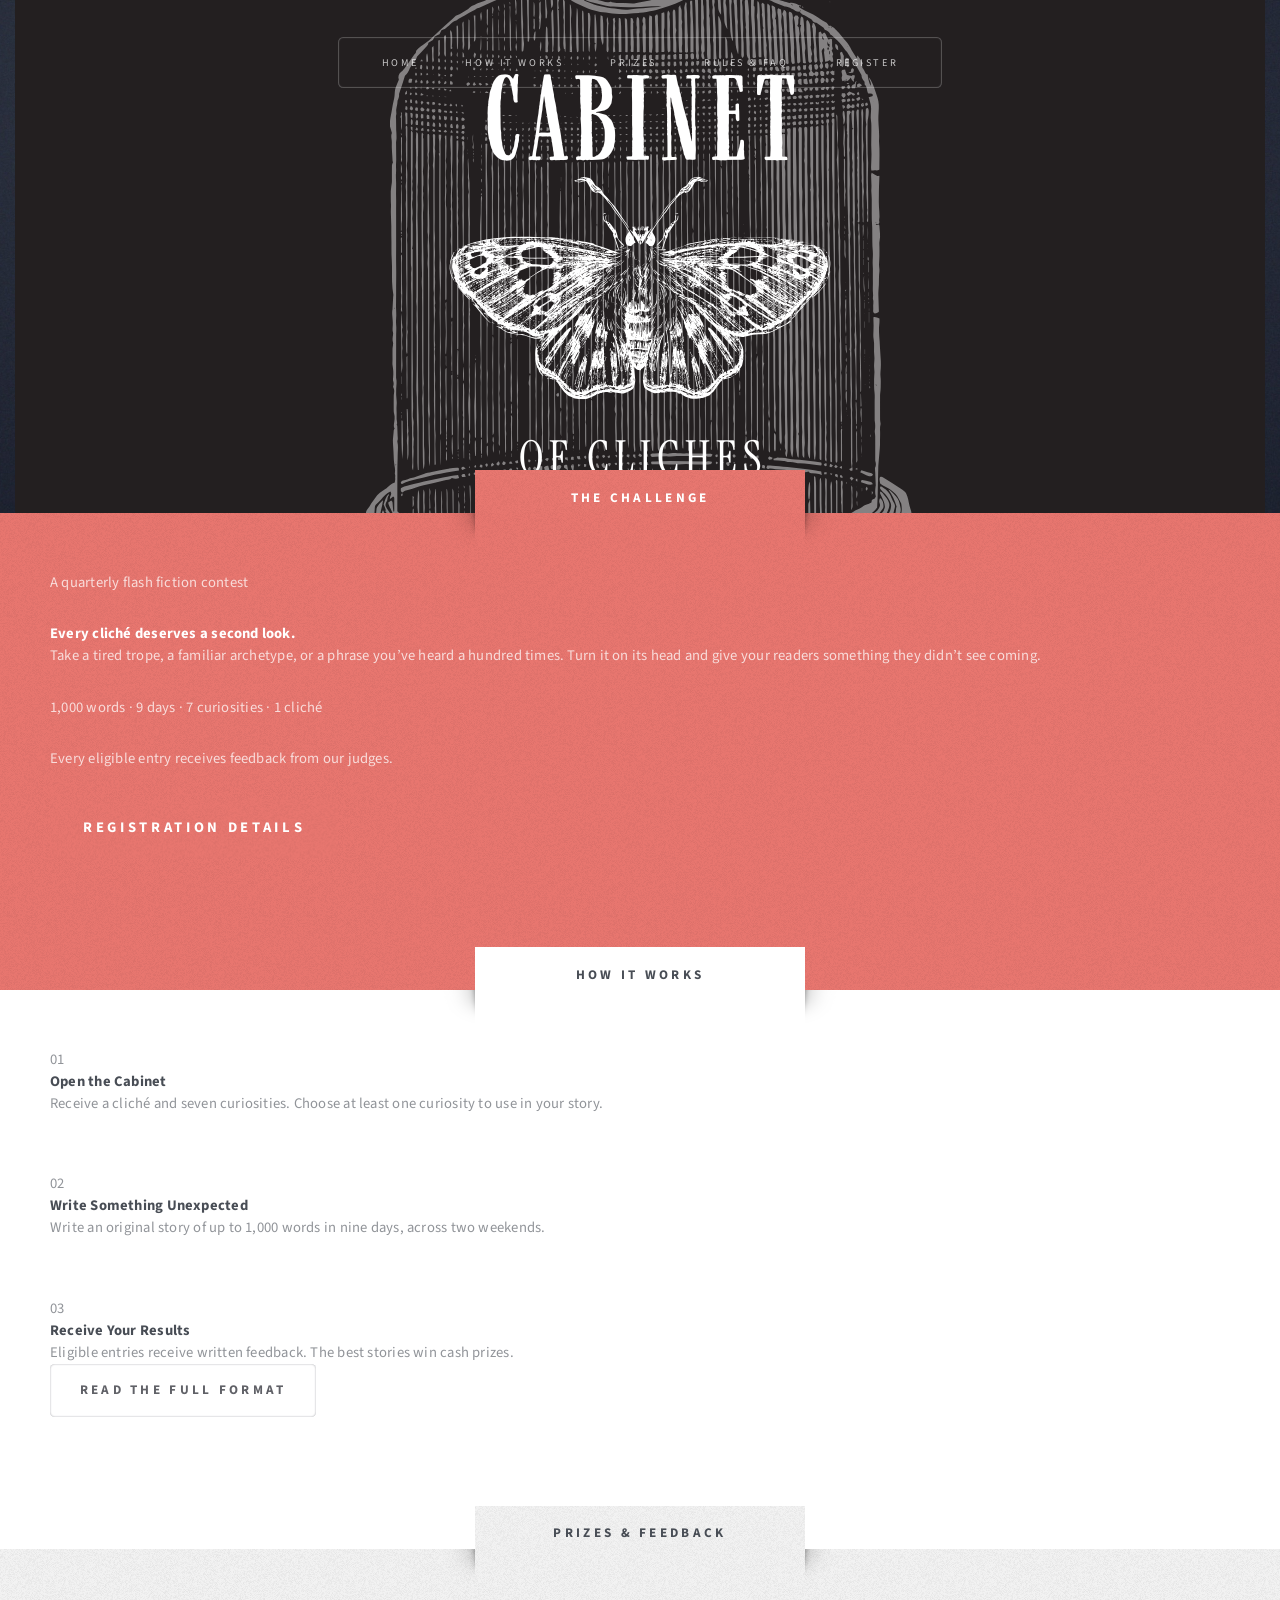
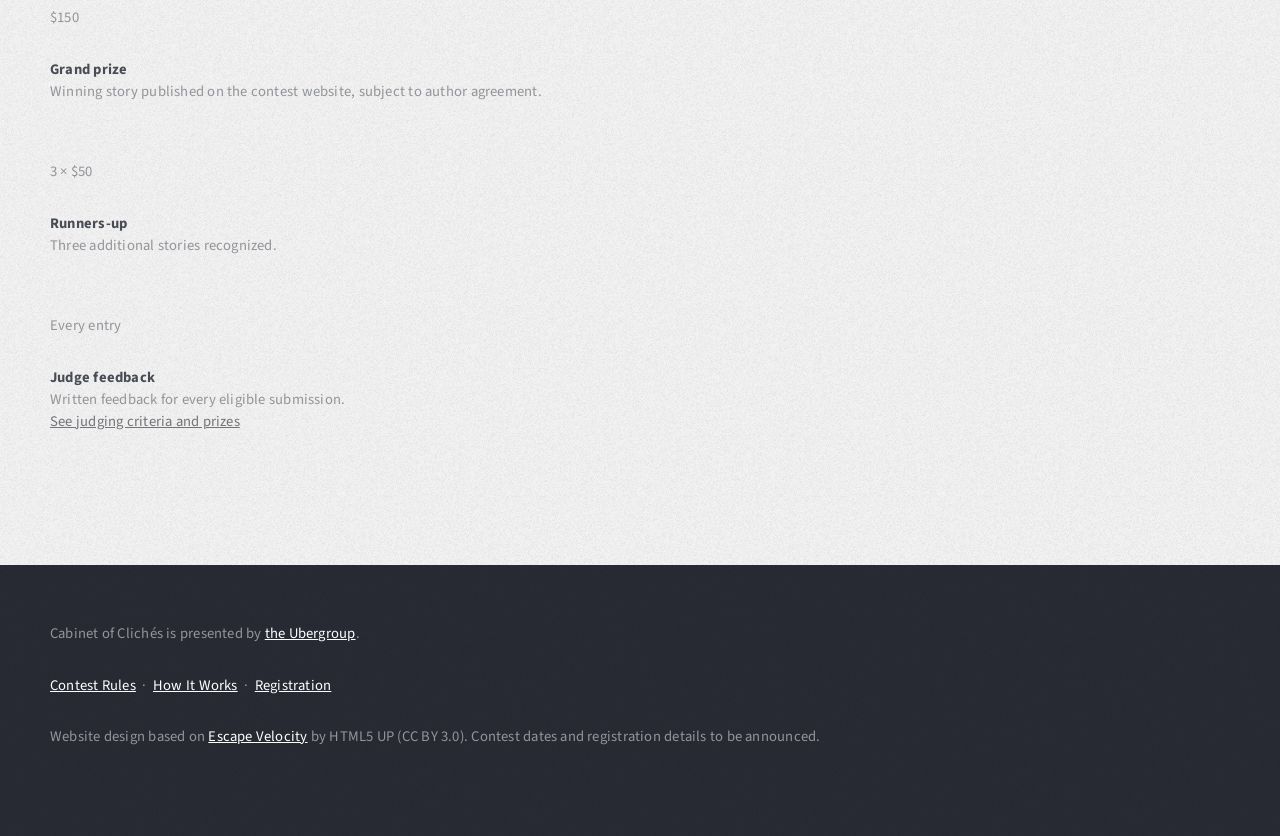
==== commit c54d4e8e: "Update index.html" ====
--- a/index.html
+++ b/index.html
@@ -4,7 +4,7 @@
 <title>Home | Cabinet of Clichés</title><meta name="description" content="Cabinet of Clichés, a flash fiction contest presented by the Ubergroup. One cliché, seven curiosities, nine days to write."/>
 <link rel="stylesheet" href="assets/css/main.css"/><link rel="stylesheet" href="assets/css/cabinet.css"/></head>
 <body class="homepage is-preload"><div id="page-wrapper">
-<section id="header" class="wrapper"><div id="logo"><h1><a href="index.html">Cabinet of Clichés</a></h1><img class="cabinet-hero-logo" src="images/cabinet-logo.png" alt="Cabinet of Clichés: a moth beneath a Victorian glass bell jar"/><p>Presented by <a href="https://theubergroup.org/">The Ubergroup</a></p></div>
+<section id="header" class="wrapper"><div id="logo"><h1><a href="index.html">Cabinet of Clichés</a></h1><img class="cabinet-hero-logo" src="images/cabinet-logo.png" alt="Cabinet of Clichés"/><p>Presented by <a href="https://theubergroup.org/">The Ubergroup</a></p></div>
 <nav id="nav" aria-label="Main navigation"><ul><li class="current"><a href="index.html">Home</a></li>
 <li class=""><a href="how-it-works.html">How It Works</a></li>
 <li class=""><a href="prizes.html">Prizes</a></li>
@@ -12,4 +12,4 @@
 <li class=""><a href="register.html">Register</a></li></ul></nav></section>
 <section class="wrapper style1 cabinet-section"><div class="title">The Challenge</div><div class="container cabinet-copy"><p class="eyebrow">A quarterly flash fiction contest</p><h2>Every cliché deserves a second look.</h2><p class="lead">Take a tired trope, a familiar archetype, or a phrase you’ve heard a hundred times. Turn it on its head and give your readers something they didn’t see coming.</p><p class="factline">1,000 words <span>·</span> 9 days <span>·</span> 7 curiosities <span>·</span> 1 cliché</p><p>Every eligible entry receives feedback from our judges.</p><p><a class="button style1 large" href="register.html">Registration details</a></p></div></section><section class="wrapper style2 cabinet-section"><div class="title">How It Works</div><div class="container cabinet-copy"><div class="cabinet-cards"><article><span class="number">01</span><h3>Open the Cabinet</h3><p>Receive a cliché and seven curiosities. Choose at least one curiosity to use in your story.</p></article><article><span class="number">02</span><h3>Write Something Unexpected</h3><p>Write an original story of up to 1,000 words in nine days, across two weekends.</p></article><article><span class="number">03</span><h3>Receive Your Results</h3><p>Eligible entries receive written feedback. The best stories win cash prizes.</p></article></div><p class="center"><a class="button style2" href="how-it-works.html">Read the full format</a></p></div></section><section class="wrapper style3 cabinet-section"><div class="title">Prizes & Feedback</div><div class="container cabinet-copy"><div class="cabinet-cards three"><article><p class="money">$150</p><h3>Grand prize</h3><p>Winning story published on the contest website, subject to author agreement.</p></article><article><p class="money">3 × $50</p><h3>Runners-up</h3><p>Three additional stories recognized.</p></article><article><p class="money">Every entry</p><h3>Judge feedback</h3><p>Written feedback for every eligible submission.</p></article></div><p class="center"><a href="prizes.html">See judging criteria and prizes</a></p></div></section>
 <section id="footer" class="wrapper"><div class="container cabinet-footer"><p>Cabinet of Clichés is presented by <a href="https://theubergroup.org/">the Ubergroup</a>.</p><p><a href="rules.html">Contest Rules</a> &nbsp;·&nbsp; <a href="how-it-works.html">How It Works</a> &nbsp;·&nbsp; <a href="register.html">Registration</a></p><p class="smallprint">Website design based on <a href="https://html5up.net/escape-velocity">Escape Velocity</a> by HTML5 UP (CC BY 3.0). Contest dates and registration details to be announced.</p></div></section>
-</div><script src="assets/js/jquery.min.js"></script><script src="assets/js/jquery.dropotron.min.js"></script><script src="assets/js/browser.min.js"></script><script src="assets/js/breakpoints.min.js"></script><script src="assets/js/util.js"></script><script src="assets/js/main.js"></script></body></html>+</div><script src="assets/js/jquery.min.js"></script><script src="assets/js/jquery.dropotron.min.js"></script><script src="assets/js/browser.min.js"></script><script src="assets/js/breakpoints.min.js"></script><script src="assets/js/util.js"></script><script src="assets/js/main.js"></script></body></html>
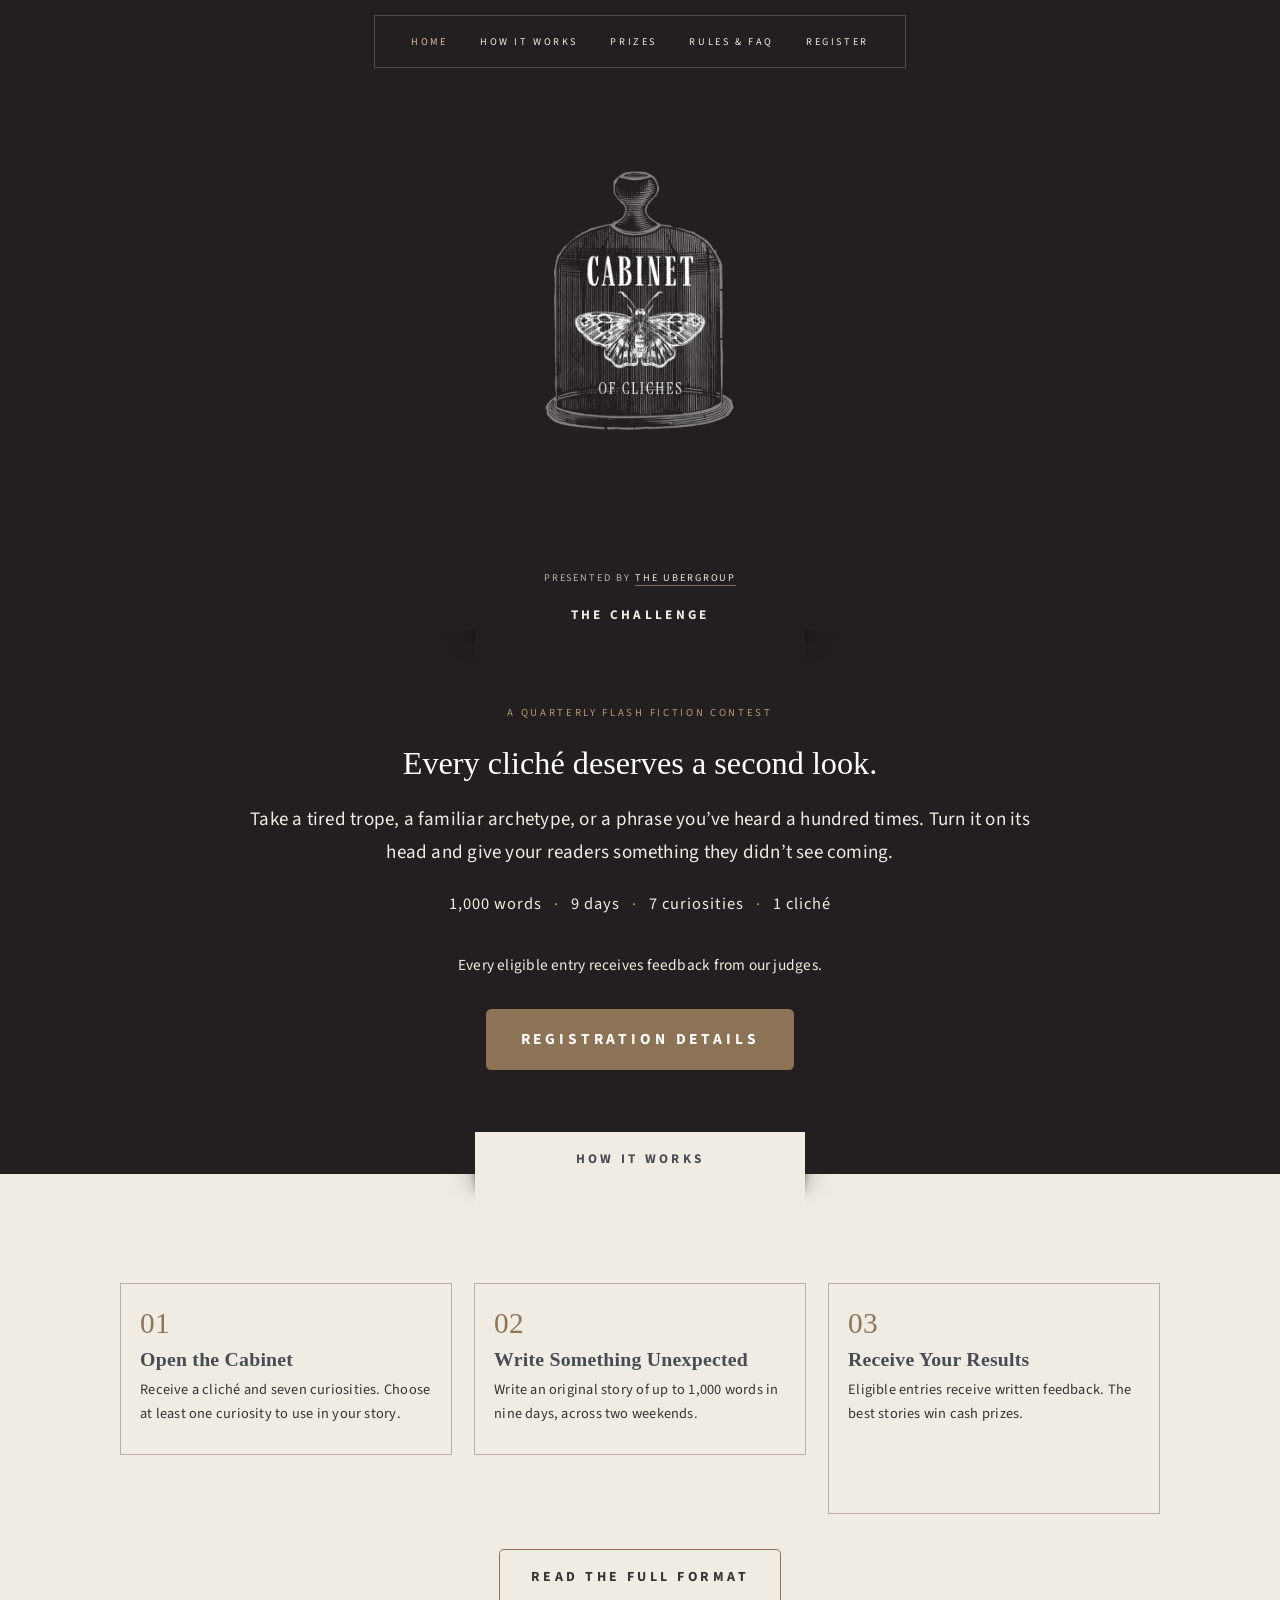
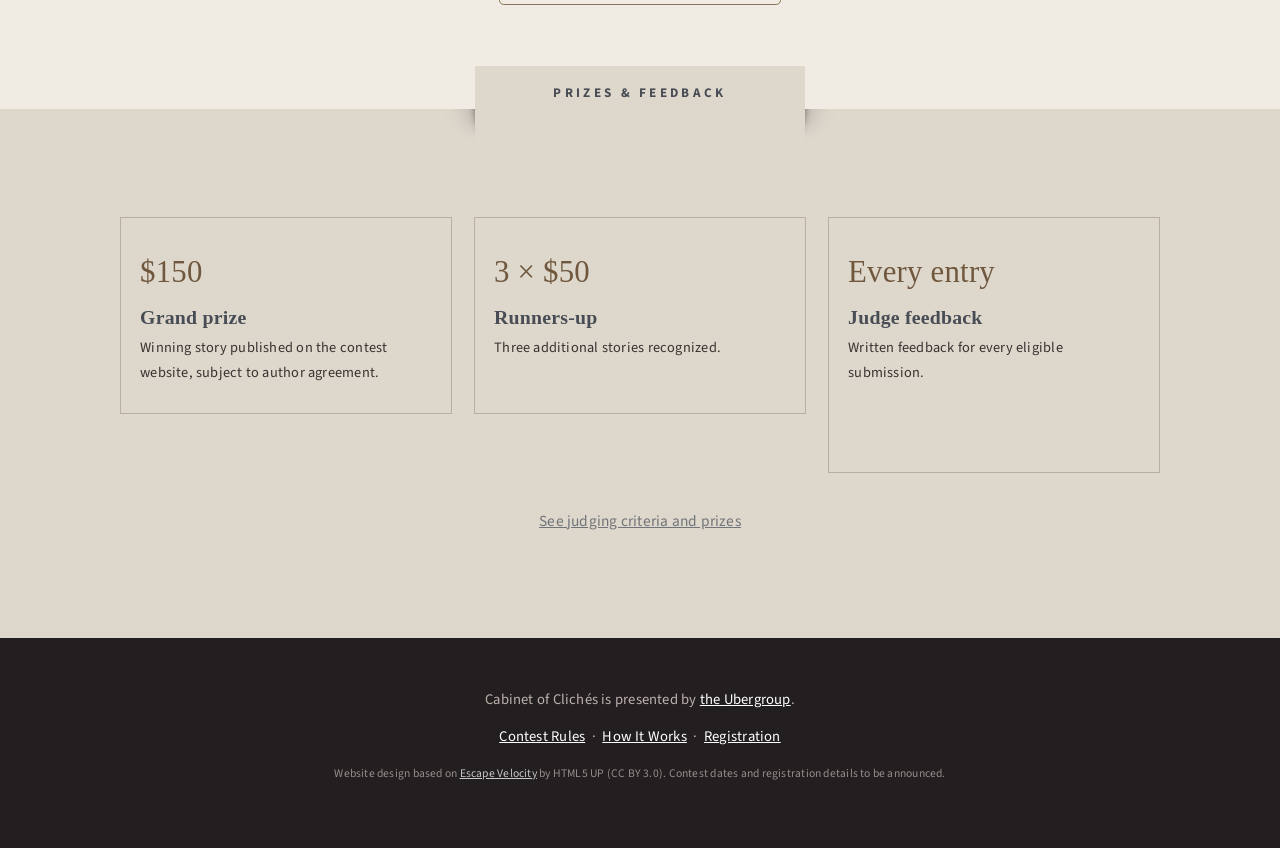
==== commit fe0df0c1: "Update index.html" ====
--- a/index.html
+++ b/index.html
@@ -4,7 +4,7 @@
 <title>Home | Cabinet of Clichés</title><meta name="description" content="Cabinet of Clichés, a flash fiction contest presented by the Ubergroup. One cliché, seven curiosities, nine days to write."/>
 <link rel="stylesheet" href="assets/css/main.css"/><link rel="stylesheet" href="assets/css/cabinet.css"/></head>
 <body class="homepage is-preload"><div id="page-wrapper">
-<section id="header" class="wrapper"><div id="logo"><h1><a href="index.html">Cabinet of Clichés</a></h1><img class="cabinet-hero-logo" src="images/cabinet-logo.png" alt="Cabinet of Clichés"/><p>Presented by <a href="https://theubergroup.org/">The Ubergroup</a></p></div>
+<section id="header" class="wrapper"><div id="logo"><h1><a href="index.html">Cabinet of Clichés</a></h1><img class="cabinet-hero-logo" src="images/cabinet-logo-transparent.png" alt="Cabinet of Clichés"/><p>Presented by <a href="https://theubergroup.org/">The Ubergroup</a></p></div>
 <nav id="nav" aria-label="Main navigation"><ul><li class="current"><a href="index.html">Home</a></li>
 <li class=""><a href="how-it-works.html">How It Works</a></li>
 <li class=""><a href="prizes.html">Prizes</a></li>
--- a/assets/css/cabinet.css
+++ b/assets/css/cabinet.css
@@ -0,0 +1,16 @@
+/* Cabinet of Clichés overrides for Escape Velocity. Load AFTER main.css. */
+:root{--ink:#231f20;--ivory:#f0ebe3;--muted:#bcb2ad;--gold:#b49a70}
+body{background:var(--ink);color:#383331}
+#header,#header.homepage,.homepage #header{background:var(--ink)!important}
+#header:before{background:none!important}
+#header{height:19em!important}.homepage #header{height:43em!important}
+#logo{top:1.5em}#logo h1{position:absolute;left:-9999px}#logo p{font-size:.7em;margin:.4em 0 0;letter-spacing:.19em;color:var(--muted)}#logo p a{color:var(--ivory);border-bottom:1px solid #776b64;text-decoration:none}
+.cabinet-hero-logo{display:block;width:min(430px,82vw);height:33em;object-fit:contain;margin:0 auto}.cabinet-small-title{font-family:Georgia,serif;letter-spacing:.15em;font-size:clamp(1.4rem,3vw,2.4rem);color:var(--ivory);margin:0 auto 1rem}
+#nav{top:1em;z-index:10}#nav>ul{box-shadow:none;border:1px solid rgba(240,235,227,.22);border-radius:0}#nav>ul>li{padding:0 1em}#nav>ul>li>a{color:var(--ivory)}#nav>ul>li.current>a{color:#d9c2a0}
+.wrapper.style1{background:var(--ink);color:var(--ivory)}.wrapper.style1 .title{background:var(--ink);color:var(--ivory)}.wrapper.style2{background:#f0ebe3}.wrapper.style2 .title{background:#f0ebe3}.wrapper.style3{background:#ded7cc}.wrapper.style3 .title{background:#ded7cc}
+.cabinet-section{padding-top:5em;padding-bottom:5em}.cabinet-copy{max-width:1040px}.cabinet-copy h2{font-family:Georgia,serif;font-size:2.2em;line-height:1.2;letter-spacing:0;text-transform:none;font-weight:normal;margin:0 0 .65em}.cabinet-copy h3{font-family:Georgia,serif;font-size:1.35em;margin:1.3em 0 .4em;text-transform:none}.cabinet-copy p{font-size:1.05em;line-height:1.7}.cabinet-copy>.lead{font-size:1.3em;max-width:800px;margin:0 auto 1.2em}.cabinet-copy{text-align:center}.cabinet-copy>h3,.cabinet-copy>h3+p,.cabinet-copy>.sample,.cabinet-copy>.draft-warning{text-align:left}.cabinet-copy>h3+p{max-width:860px}.eyebrow{text-transform:uppercase;letter-spacing:.25em;font-size:.73em!important;color:var(--gold)}.factline{letter-spacing:.06em;font-size:1.12em!important}.factline span{padding:0 .5em;color:var(--gold)}
+.cabinet-cards{display:grid;grid-template-columns:repeat(3,minmax(0,1fr));gap:1.5em;margin:2.4em 0}.cabinet-cards article{padding:1.9em 1.3em;border:1px solid #b8aea4;text-align:left}.cabinet-cards article h3{margin:.4em 0}.cabinet-cards article p{font-size:.98em}.number{font-family:Georgia,serif;font-size:2em;color:#8e7658}.money{font-family:Georgia,serif;font-size:2.1em!important;margin:0;color:#70583e}.style1 .money{color:var(--ivory)}.center{text-align:center}
+.sample{padding:1.4em 1.6em;border:1px solid #afa498;margin:1.4em 0}.sample p:last-child{margin-bottom:0}.smallprint{font-size:.79em!important;opacity:.75}.draft-warning{border-left:3px solid #a57e4b;padding:1em 1.3em;background:#e6dbca;margin-bottom:2em}
+#footer{background:var(--ink)!important;padding:3.5em 1em!important;color:var(--muted)}#footer:before{display:none}.cabinet-footer{text-align:center}.cabinet-footer p{margin:0 0 1em}.cabinet-footer a{color:var(--ivory)}
+.button.style1{background:#8c7355!important;color:#fff!important}.button.style2{background:transparent!important;color:inherit!important;border:1px solid #8c7355!important;box-shadow:none!important}.style1 .button.style2{color:var(--ivory)!important}
+@media screen and (max-width:736px){.homepage #header{height:33em!important}#header{height:13em!important}#logo{top:.8em}.cabinet-hero-logo{width:min(310px,86vw);height:25em}.cabinet-small-title{font-size:1.5rem}.cabinet-section{padding:3.5em 0}.cabinet-copy h2{font-size:1.7em}.cabinet-copy>.lead{font-size:1.1em}.cabinet-cards{grid-template-columns:1fr;gap:1em}.cabinet-cards article{padding:1.2em}.factline{font-size:.94em!important}#titleBar .title{font-size:.78em;letter-spacing:.03em}}
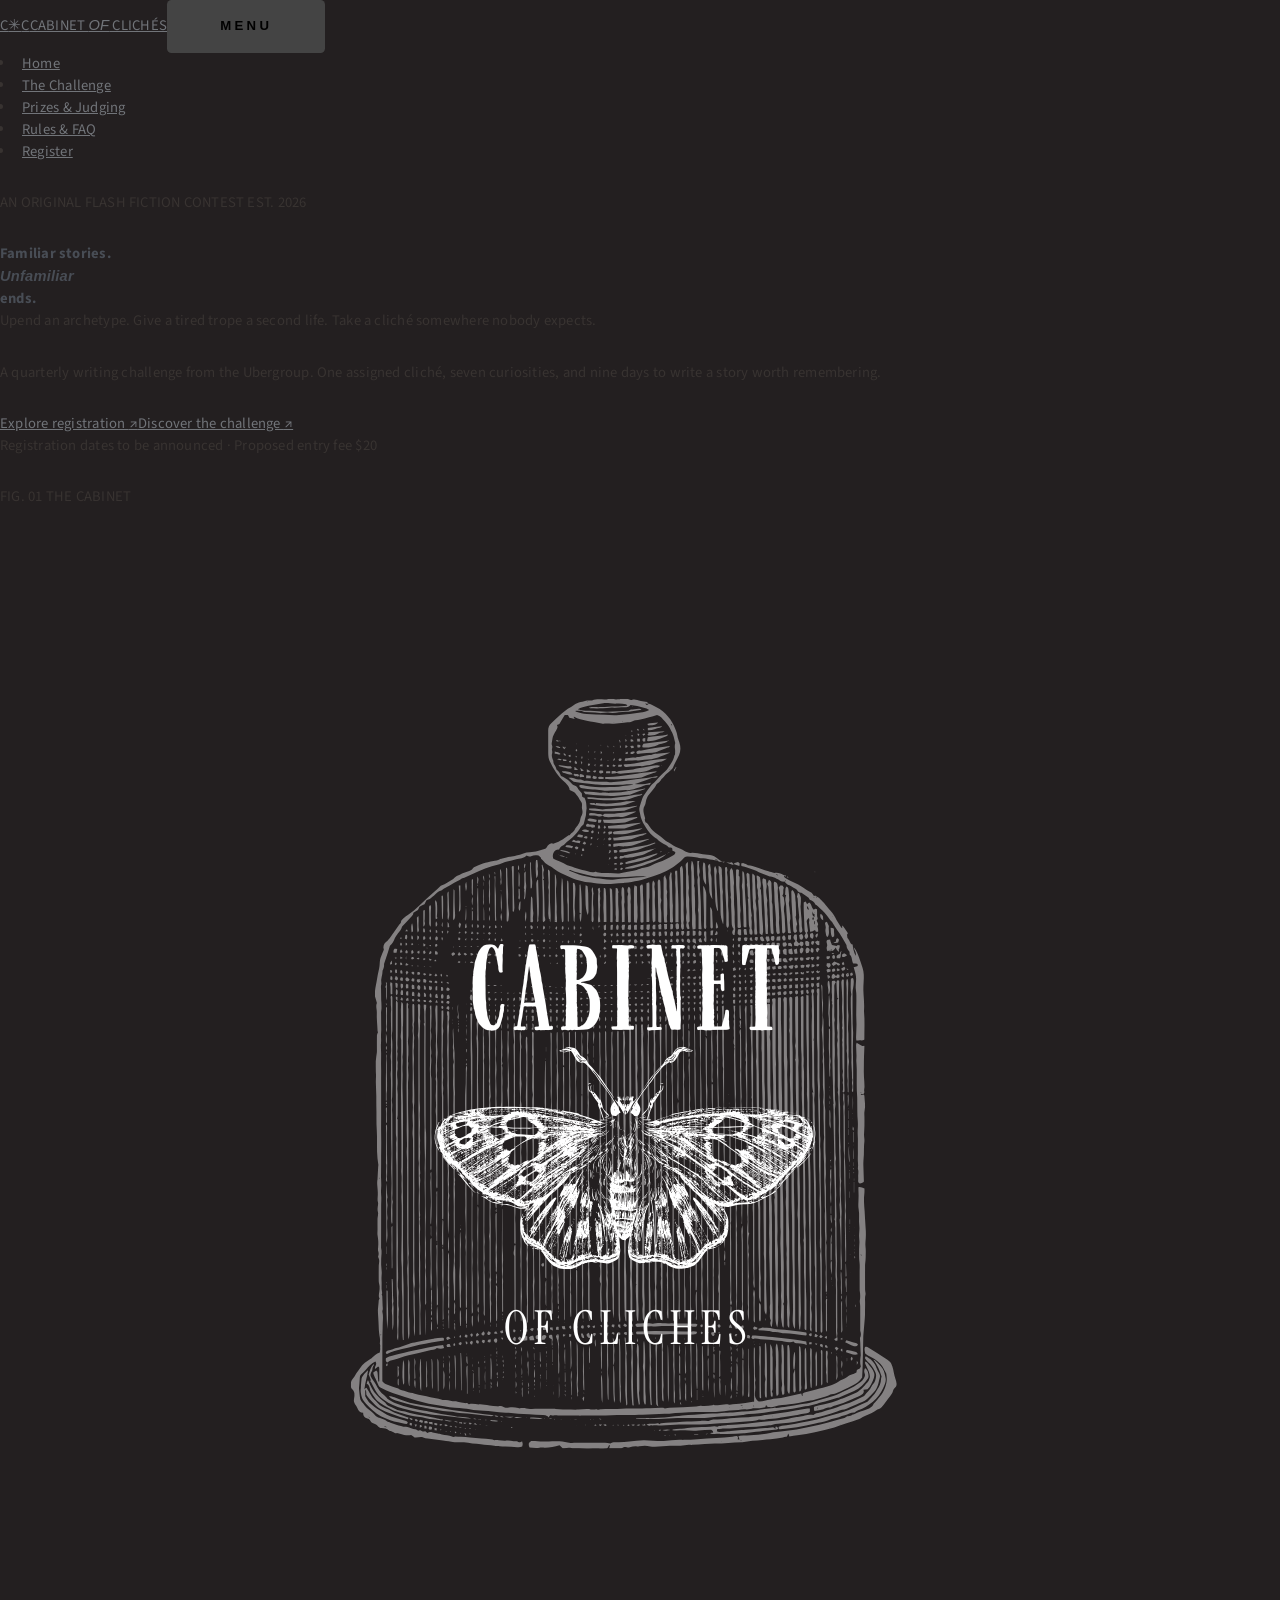
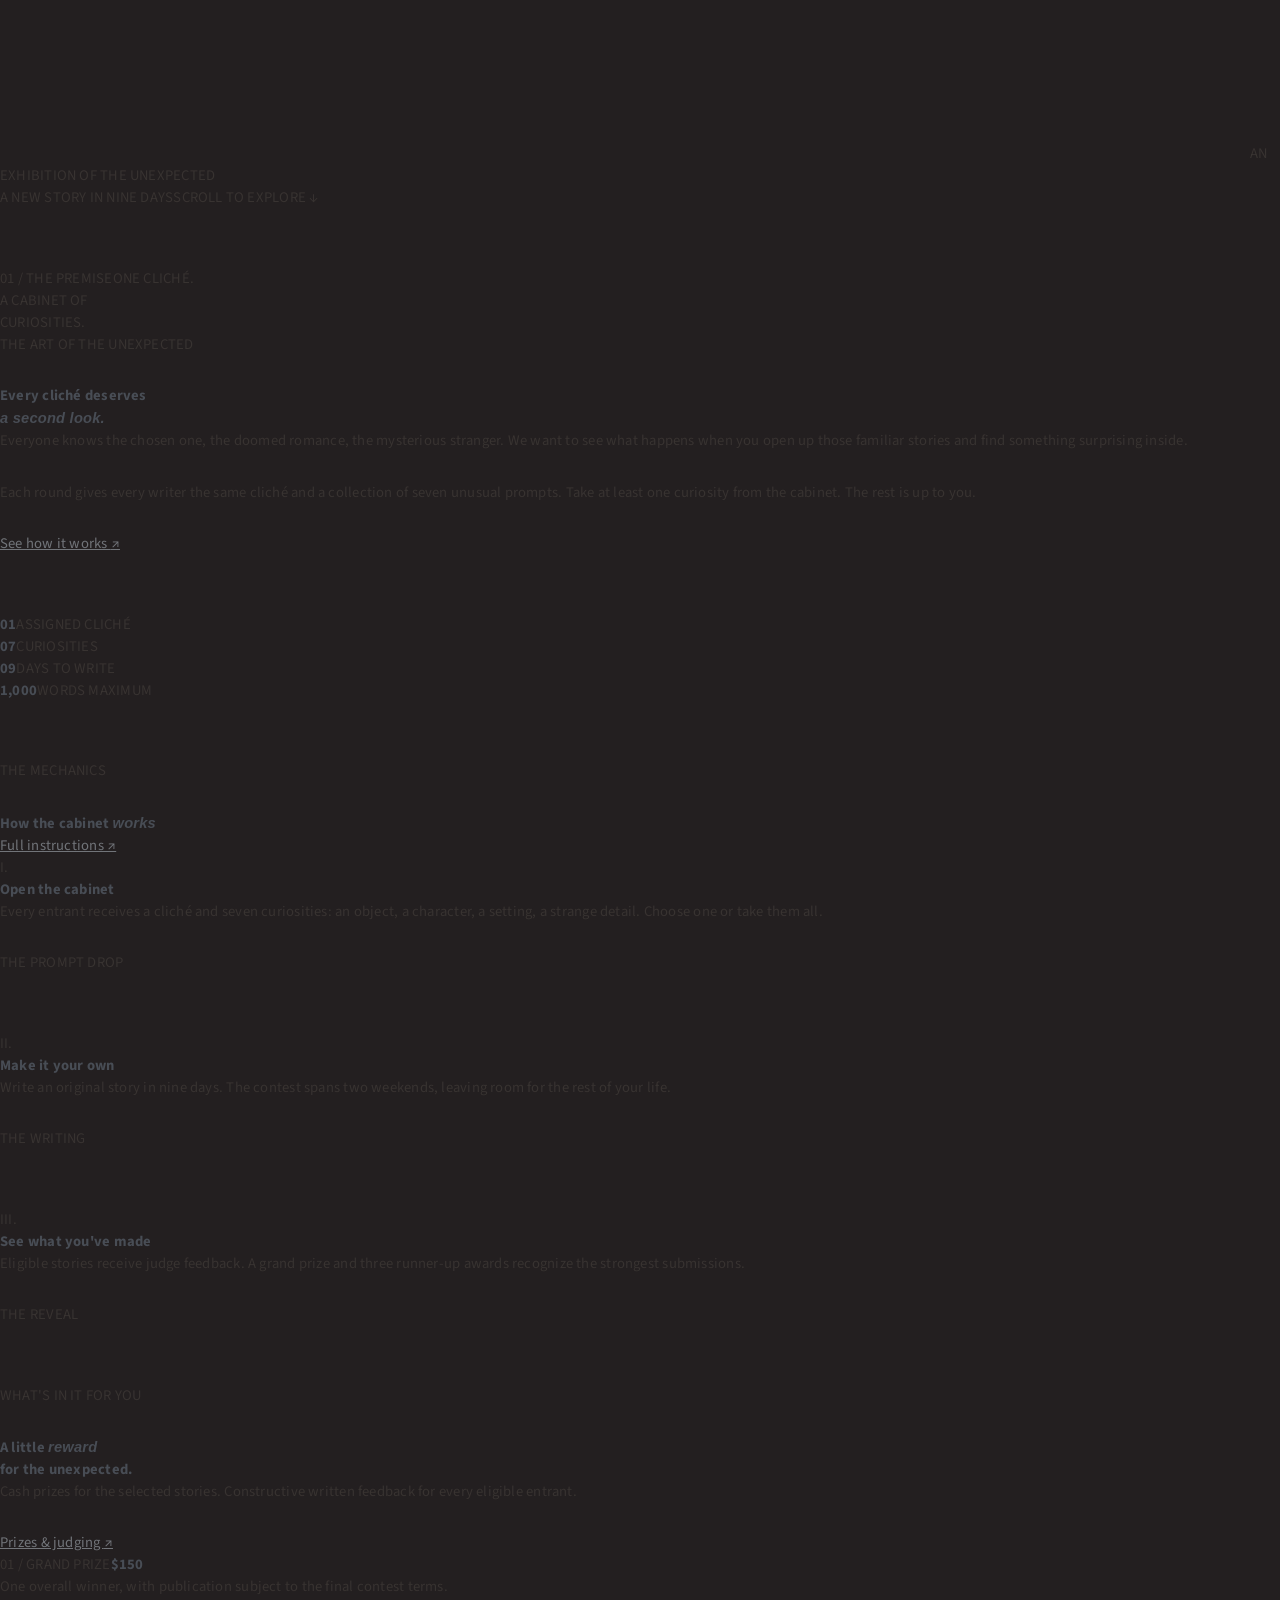
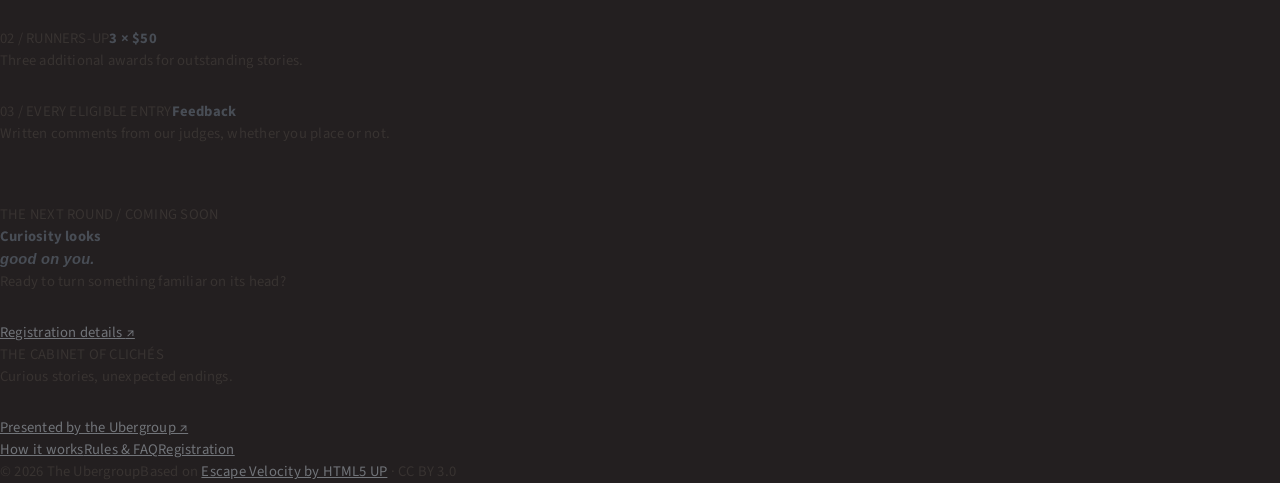
==== commit bb91b10a: "Add files via upload" ====
--- a/index.html
+++ b/index.html
@@ -1,15 +1,6 @@
-<!DOCTYPE HTML>
-<!-- Escape Velocity by HTML5 UP | html5up.net | CC BY 3.0 -->
-<html lang="en"><head><meta charset="utf-8"/><meta name="viewport" content="width=device-width, initial-scale=1, user-scalable=no"/>
-<title>Home | Cabinet of Clichés</title><meta name="description" content="Cabinet of Clichés, a flash fiction contest presented by the Ubergroup. One cliché, seven curiosities, nine days to write."/>
-<link rel="stylesheet" href="assets/css/main.css"/><link rel="stylesheet" href="assets/css/cabinet.css"/></head>
-<body class="homepage is-preload"><div id="page-wrapper">
-<section id="header" class="wrapper"><div id="logo"><h1><a href="index.html">Cabinet of Clichés</a></h1><img class="cabinet-hero-logo" src="images/cabinet-logo-transparent.png" alt="Cabinet of Clichés"/><p>Presented by <a href="https://theubergroup.org/">The Ubergroup</a></p></div>
-<nav id="nav" aria-label="Main navigation"><ul><li class="current"><a href="index.html">Home</a></li>
-<li class=""><a href="how-it-works.html">How It Works</a></li>
-<li class=""><a href="prizes.html">Prizes</a></li>
-<li class=""><a href="rules.html">Rules & FAQ</a></li>
-<li class=""><a href="register.html">Register</a></li></ul></nav></section>
-<section class="wrapper style1 cabinet-section"><div class="title">The Challenge</div><div class="container cabinet-copy"><p class="eyebrow">A quarterly flash fiction contest</p><h2>Every cliché deserves a second look.</h2><p class="lead">Take a tired trope, a familiar archetype, or a phrase you’ve heard a hundred times. Turn it on its head and give your readers something they didn’t see coming.</p><p class="factline">1,000 words <span>·</span> 9 days <span>·</span> 7 curiosities <span>·</span> 1 cliché</p><p>Every eligible entry receives feedback from our judges.</p><p><a class="button style1 large" href="register.html">Registration details</a></p></div></section><section class="wrapper style2 cabinet-section"><div class="title">How It Works</div><div class="container cabinet-copy"><div class="cabinet-cards"><article><span class="number">01</span><h3>Open the Cabinet</h3><p>Receive a cliché and seven curiosities. Choose at least one curiosity to use in your story.</p></article><article><span class="number">02</span><h3>Write Something Unexpected</h3><p>Write an original story of up to 1,000 words in nine days, across two weekends.</p></article><article><span class="number">03</span><h3>Receive Your Results</h3><p>Eligible entries receive written feedback. The best stories win cash prizes.</p></article></div><p class="center"><a class="button style2" href="how-it-works.html">Read the full format</a></p></div></section><section class="wrapper style3 cabinet-section"><div class="title">Prizes & Feedback</div><div class="container cabinet-copy"><div class="cabinet-cards three"><article><p class="money">$150</p><h3>Grand prize</h3><p>Winning story published on the contest website, subject to author agreement.</p></article><article><p class="money">3 × $50</p><h3>Runners-up</h3><p>Three additional stories recognized.</p></article><article><p class="money">Every entry</p><h3>Judge feedback</h3><p>Written feedback for every eligible submission.</p></article></div><p class="center"><a href="prizes.html">See judging criteria and prizes</a></p></div></section>
-<section id="footer" class="wrapper"><div class="container cabinet-footer"><p>Cabinet of Clichés is presented by <a href="https://theubergroup.org/">the Ubergroup</a>.</p><p><a href="rules.html">Contest Rules</a> &nbsp;·&nbsp; <a href="how-it-works.html">How It Works</a> &nbsp;·&nbsp; <a href="register.html">Registration</a></p><p class="smallprint">Website design based on <a href="https://html5up.net/escape-velocity">Escape Velocity</a> by HTML5 UP (CC BY 3.0). Contest dates and registration details to be announced.</p></div></section>
-</div><script src="assets/js/jquery.min.js"></script><script src="assets/js/jquery.dropotron.min.js"></script><script src="assets/js/browser.min.js"></script><script src="assets/js/breakpoints.min.js"></script><script src="assets/js/util.js"></script><script src="assets/js/main.js"></script></body></html>
+<!doctype html><html lang="en"><head><meta charset="utf-8"><meta name="viewport" content="width=device-width, initial-scale=1"><meta name="theme-color" content="#231f20"><title>A flash fiction contest | Cabinet of Clichés</title><meta name="description" content="One cliché, seven curiosities, and nine days to write. A quarterly flash fiction contest presented by the Ubergroup."><link rel="stylesheet" href="assets/css/main.css"><link rel="stylesheet" href="assets/css/cabinet.css"></head><body class="cabinet-page"><header class="site-header"><div class="header-inner"><a class="wordmark" href="index.html" aria-label="Cabinet of Clichés home"><span class="wordmark-mark">C<span class="little-star">✳</span>C</span><span class="wordmark-text">CABINET <i>OF</i> CLICHÉS</span></a><button class="nav-toggle" type="button" aria-expanded="false" aria-controls="primary-nav"><span>Menu</span><span class="hamb"><b></b><b></b></span></button><nav class="site-nav" id="primary-nav" aria-label="Primary navigation"><ul><li><a href="index.html" aria-current="page">Home</a></li><li><a href="how-it-works.html">The Challenge</a></li><li><a href="prizes.html">Prizes & Judging</a></li><li><a href="rules.html">Rules & FAQ</a></li><li><a href="register.html">Register</a></li></ul></nav></div></header><main id="main-content"><section class="home-hero"><div class="shell hero-grid"><div class="hero-copy"><p class="overline">AN ORIGINAL FLASH FICTION CONTEST <span class="overline-rule"></span> EST. 2026</p><h1>Familiar stories.<br><em>Unfamiliar</em><br>ends.</h1><p class="hero-lead">Upend an archetype. Give a tired trope a second life. Take a cliché somewhere nobody expects.</p><p class="hero-description">A quarterly writing challenge from the Ubergroup. One assigned cliché, seven curiosities, and nine days to write a story worth remembering.</p><div class="hero-ctas"><a class="btn btn-cream" href="register.html">Explore registration <span aria-hidden="true">↗</span></a><a class="text-link" href="how-it-works.html">Discover the challenge <span aria-hidden="true">↗</span></a></div><p class="hero-aside">Registration dates to be announced · Proposed entry fee $20</p></div><div class="hero-art"><div class="archive-mark">FIG. 01 <span>THE CABINET</span></div><img src="images/cabinet-logo.png" alt="Cabinet of Clichés: a vintage moth illustration beneath a bell jar" width="1250" height="1250" fetchpriority="high"><span class="hero-image-foot">AN EXHIBITION OF THE UNEXPECTED</span></div></div><div class="hero-bottom shell"><span>A NEW STORY IN NINE DAYS</span><span>SCROLL TO EXPLORE <span aria-hidden="true">↓</span></span></div></section>
+<section class="manifesto paper-section" id="the-challenge"><div class="shell manifesto-layout"><div class="section-meta"><span class="section-number">01 / THE PREMISE</span><span class="tiny-rule"></span><span class="side-note">ONE CLICHÉ.<br>A CABINET OF<br>CURIOSITIES.</span></div><div class="manifesto-content"><p class="overline dark-overline">THE ART OF THE UNEXPECTED</p><h2>Every cliché deserves<br><em>a second look.</em></h2><p class="large-prose">Everyone knows the chosen one, the doomed romance, the mysterious stranger. We want to see what happens when you open up those familiar stories and find something surprising inside.</p><p>Each round gives every writer the same cliché and a collection of seven unusual prompts. Take at least one curiosity from the cabinet. The rest is up to you.</p><a class="ink-link" href="how-it-works.html">See how it works <span aria-hidden="true">↗</span></a></div></div></section>
+<section class="stat-band"><div class="shell stat-row"><div><strong>01</strong><span>ASSIGNED CLICHÉ</span></div><div><strong>07</strong><span>CURIOSITIES</span></div><div><strong>09</strong><span>DAYS TO WRITE</span></div><div><strong>1,000</strong><span>WORDS MAXIMUM</span></div></div></section>
+<section class="process-section paper-section"><div class="shell"><div class="section-heading"><div><p class="overline dark-overline">THE MECHANICS</p><h2>How the cabinet <em>works</em></h2></div><a class="ink-link" href="how-it-works.html">Full instructions ↗</a></div><div class="process-list"><article><span class="process-index">I.</span><div><h3>Open the cabinet</h3><p>Every entrant receives a cliché and seven curiosities: an object, a character, a setting, a strange detail. Choose one or take them all.</p></div><span class="process-end">THE PROMPT DROP</span></article><article><span class="process-index">II.</span><div><h3>Make it your own</h3><p>Write an original story in nine days. The contest spans two weekends, leaving room for the rest of your life.</p></div><span class="process-end">THE WRITING</span></article><article><span class="process-index">III.</span><div><h3>See what you've made</h3><p>Eligible stories receive judge feedback. A grand prize and three runner-up awards recognize the strongest submissions.</p></div><span class="process-end">THE REVEAL</span></article></div></div></section>
+<section class="reward-section"><div class="shell reward-grid"><div class="reward-heading"><p class="overline">WHAT'S IN IT FOR YOU</p><h2>A little <em>reward</em><br>for the unexpected.</h2><p>Cash prizes for the selected stories. Constructive written feedback for every eligible entrant.</p><a class="btn btn-outline" href="prizes.html">Prizes & judging <span aria-hidden="true">↗</span></a></div><div class="reward-table"><div><span>01 / GRAND PRIZE</span><strong>$150</strong><p>One overall winner, with publication subject to the final contest terms.</p></div><div><span>02 / RUNNERS-UP</span><strong>3 × $50</strong><p>Three additional awards for outstanding stories.</p></div><div><span>03 / EVERY ELIGIBLE ENTRY</span><strong class="reward-word">Feedback</strong><p>Written comments from our judges, whether you place or not.</p></div></div></div></section>
+<section class="closing-section paper-section"><div class="shell closing-grid"><span class="section-number">THE NEXT ROUND / COMING SOON</span><div><h2>Curiosity looks<br><em>good on you.</em></h2><p>Ready to turn something familiar on its head?</p><a class="btn btn-dark" href="register.html">Registration details <span aria-hidden="true">↗</span></a></div></div></section></main><footer class="site-footer"><div class="shell footer-grid"><div><span class="micro">THE CABINET OF CLICHÉS</span><p>Curious stories, unexpected endings.</p><a href="https://theubergroup.org/" target="_blank" rel="noopener">Presented by the Ubergroup ↗</a></div><div class="footer-right"><a href="how-it-works.html">How it works</a><a href="rules.html">Rules & FAQ</a><a href="register.html">Registration</a></div></div><div class="shell footnote"><span>© <span id="year">2026</span> The Ubergroup</span><span>Based on <a href="https://html5up.net/escape-velocity">Escape Velocity by HTML5 UP</a> · CC BY 3.0</span></div></footer><script src="assets/js/cabinet.js" defer></script></body></html>
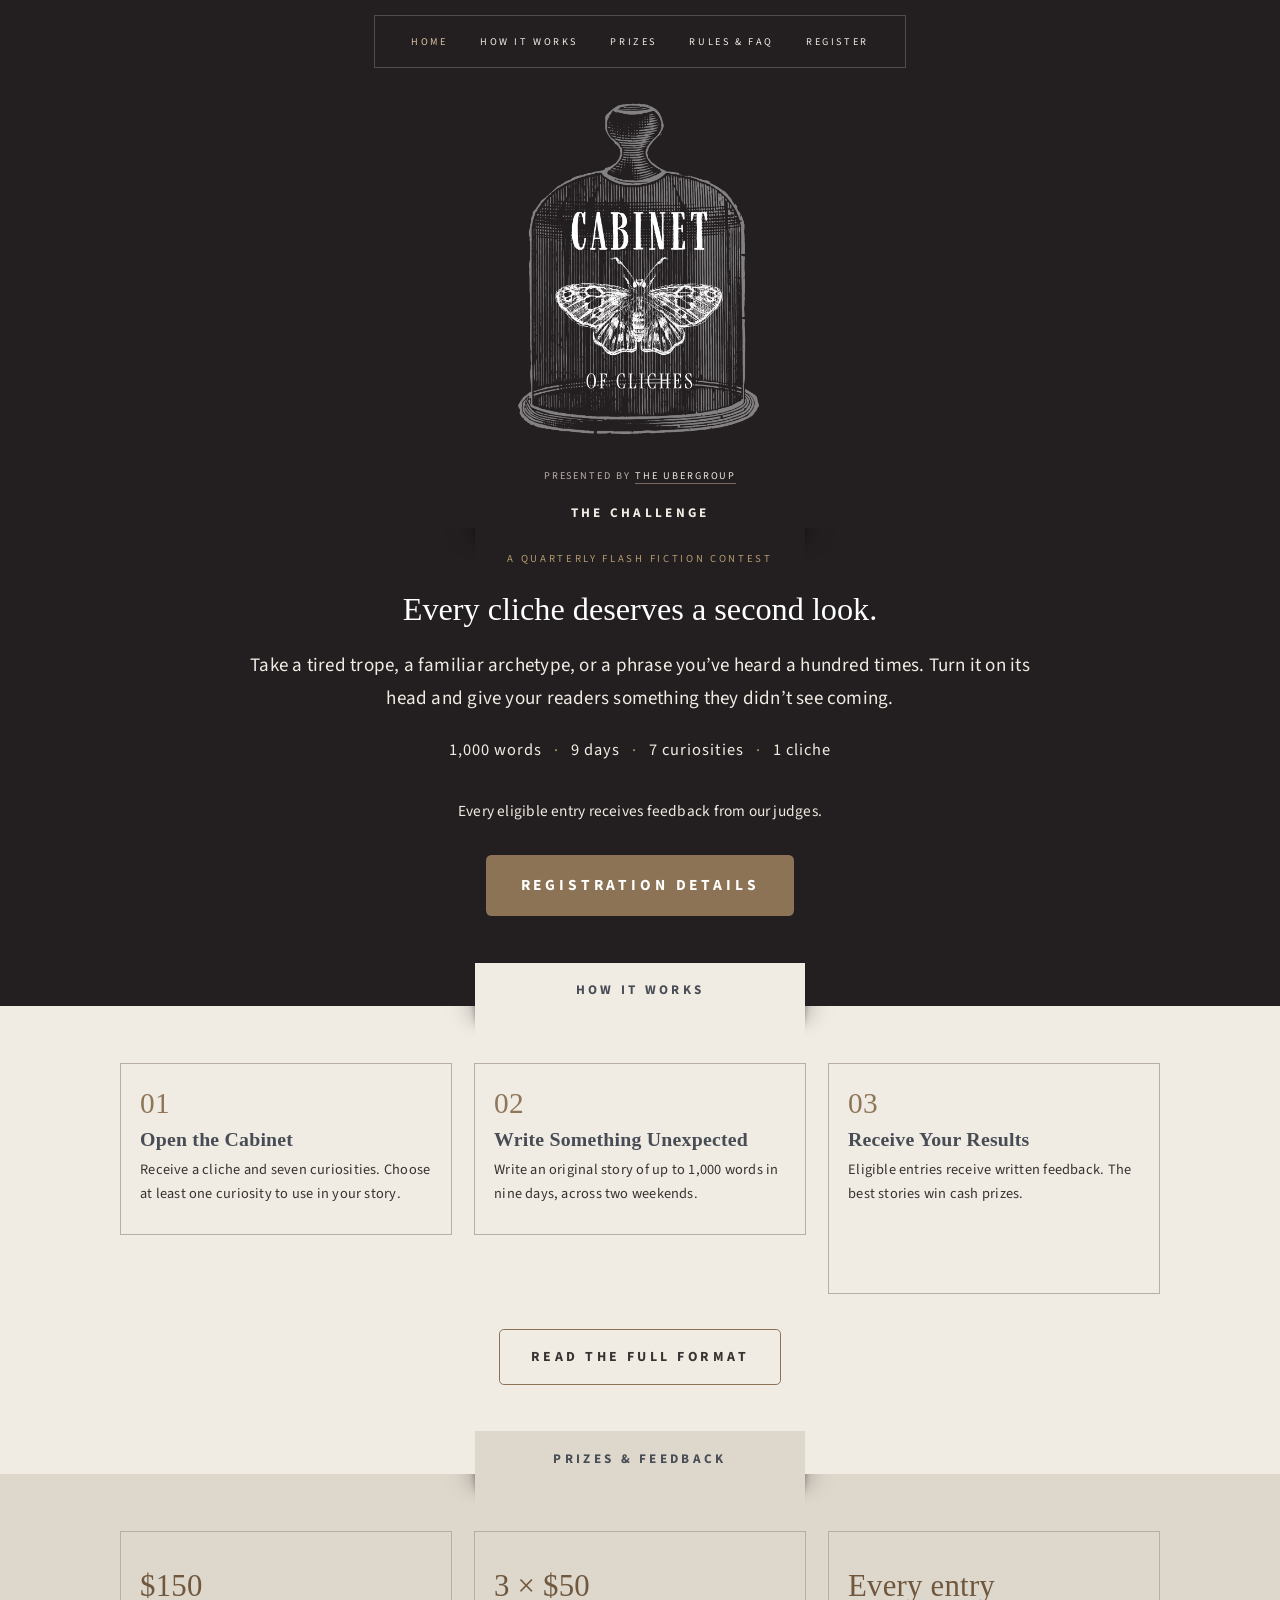
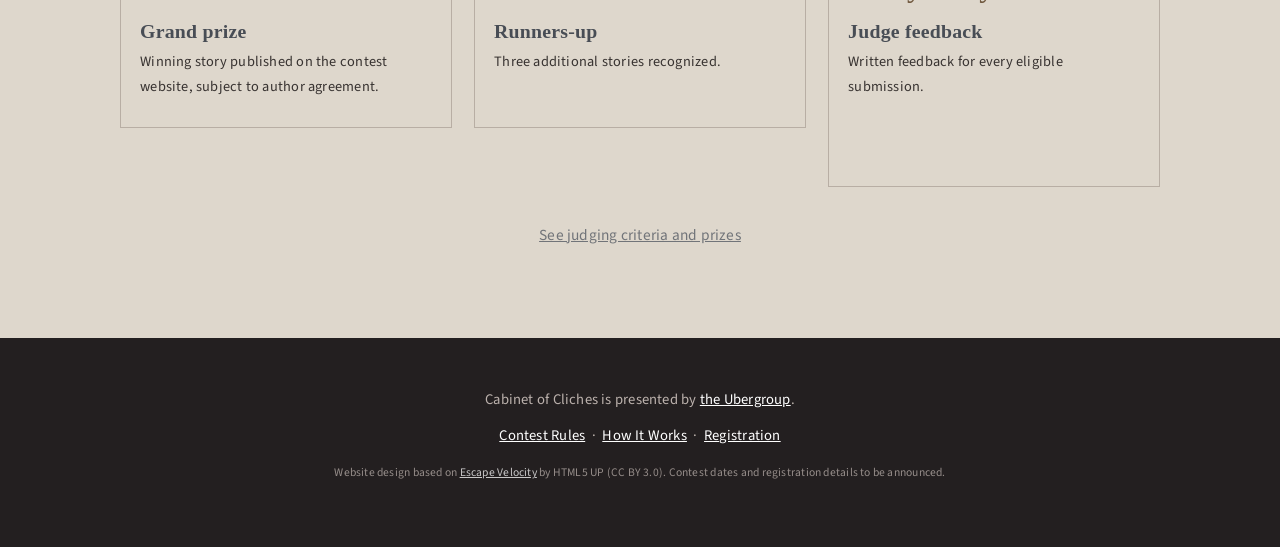
==== commit 582feeb0: "Update index.html" ====
--- a/index.html
+++ b/index.html
@@ -1,6 +1,15 @@
-<!doctype html><html lang="en"><head><meta charset="utf-8"><meta name="viewport" content="width=device-width, initial-scale=1"><meta name="theme-color" content="#231f20"><title>A flash fiction contest | Cabinet of Clichés</title><meta name="description" content="One cliché, seven curiosities, and nine days to write. A quarterly flash fiction contest presented by the Ubergroup."><link rel="stylesheet" href="assets/css/main.css"><link rel="stylesheet" href="assets/css/cabinet.css"></head><body class="cabinet-page"><header class="site-header"><div class="header-inner"><a class="wordmark" href="index.html" aria-label="Cabinet of Clichés home"><span class="wordmark-mark">C<span class="little-star">✳</span>C</span><span class="wordmark-text">CABINET <i>OF</i> CLICHÉS</span></a><button class="nav-toggle" type="button" aria-expanded="false" aria-controls="primary-nav"><span>Menu</span><span class="hamb"><b></b><b></b></span></button><nav class="site-nav" id="primary-nav" aria-label="Primary navigation"><ul><li><a href="index.html" aria-current="page">Home</a></li><li><a href="how-it-works.html">The Challenge</a></li><li><a href="prizes.html">Prizes & Judging</a></li><li><a href="rules.html">Rules & FAQ</a></li><li><a href="register.html">Register</a></li></ul></nav></div></header><main id="main-content"><section class="home-hero"><div class="shell hero-grid"><div class="hero-copy"><p class="overline">AN ORIGINAL FLASH FICTION CONTEST <span class="overline-rule"></span> EST. 2026</p><h1>Familiar stories.<br><em>Unfamiliar</em><br>ends.</h1><p class="hero-lead">Upend an archetype. Give a tired trope a second life. Take a cliché somewhere nobody expects.</p><p class="hero-description">A quarterly writing challenge from the Ubergroup. One assigned cliché, seven curiosities, and nine days to write a story worth remembering.</p><div class="hero-ctas"><a class="btn btn-cream" href="register.html">Explore registration <span aria-hidden="true">↗</span></a><a class="text-link" href="how-it-works.html">Discover the challenge <span aria-hidden="true">↗</span></a></div><p class="hero-aside">Registration dates to be announced · Proposed entry fee $20</p></div><div class="hero-art"><div class="archive-mark">FIG. 01 <span>THE CABINET</span></div><img src="images/cabinet-logo.png" alt="Cabinet of Clichés: a vintage moth illustration beneath a bell jar" width="1250" height="1250" fetchpriority="high"><span class="hero-image-foot">AN EXHIBITION OF THE UNEXPECTED</span></div></div><div class="hero-bottom shell"><span>A NEW STORY IN NINE DAYS</span><span>SCROLL TO EXPLORE <span aria-hidden="true">↓</span></span></div></section>
-<section class="manifesto paper-section" id="the-challenge"><div class="shell manifesto-layout"><div class="section-meta"><span class="section-number">01 / THE PREMISE</span><span class="tiny-rule"></span><span class="side-note">ONE CLICHÉ.<br>A CABINET OF<br>CURIOSITIES.</span></div><div class="manifesto-content"><p class="overline dark-overline">THE ART OF THE UNEXPECTED</p><h2>Every cliché deserves<br><em>a second look.</em></h2><p class="large-prose">Everyone knows the chosen one, the doomed romance, the mysterious stranger. We want to see what happens when you open up those familiar stories and find something surprising inside.</p><p>Each round gives every writer the same cliché and a collection of seven unusual prompts. Take at least one curiosity from the cabinet. The rest is up to you.</p><a class="ink-link" href="how-it-works.html">See how it works <span aria-hidden="true">↗</span></a></div></div></section>
-<section class="stat-band"><div class="shell stat-row"><div><strong>01</strong><span>ASSIGNED CLICHÉ</span></div><div><strong>07</strong><span>CURIOSITIES</span></div><div><strong>09</strong><span>DAYS TO WRITE</span></div><div><strong>1,000</strong><span>WORDS MAXIMUM</span></div></div></section>
-<section class="process-section paper-section"><div class="shell"><div class="section-heading"><div><p class="overline dark-overline">THE MECHANICS</p><h2>How the cabinet <em>works</em></h2></div><a class="ink-link" href="how-it-works.html">Full instructions ↗</a></div><div class="process-list"><article><span class="process-index">I.</span><div><h3>Open the cabinet</h3><p>Every entrant receives a cliché and seven curiosities: an object, a character, a setting, a strange detail. Choose one or take them all.</p></div><span class="process-end">THE PROMPT DROP</span></article><article><span class="process-index">II.</span><div><h3>Make it your own</h3><p>Write an original story in nine days. The contest spans two weekends, leaving room for the rest of your life.</p></div><span class="process-end">THE WRITING</span></article><article><span class="process-index">III.</span><div><h3>See what you've made</h3><p>Eligible stories receive judge feedback. A grand prize and three runner-up awards recognize the strongest submissions.</p></div><span class="process-end">THE REVEAL</span></article></div></div></section>
-<section class="reward-section"><div class="shell reward-grid"><div class="reward-heading"><p class="overline">WHAT'S IN IT FOR YOU</p><h2>A little <em>reward</em><br>for the unexpected.</h2><p>Cash prizes for the selected stories. Constructive written feedback for every eligible entrant.</p><a class="btn btn-outline" href="prizes.html">Prizes & judging <span aria-hidden="true">↗</span></a></div><div class="reward-table"><div><span>01 / GRAND PRIZE</span><strong>$150</strong><p>One overall winner, with publication subject to the final contest terms.</p></div><div><span>02 / RUNNERS-UP</span><strong>3 × $50</strong><p>Three additional awards for outstanding stories.</p></div><div><span>03 / EVERY ELIGIBLE ENTRY</span><strong class="reward-word">Feedback</strong><p>Written comments from our judges, whether you place or not.</p></div></div></div></section>
-<section class="closing-section paper-section"><div class="shell closing-grid"><span class="section-number">THE NEXT ROUND / COMING SOON</span><div><h2>Curiosity looks<br><em>good on you.</em></h2><p>Ready to turn something familiar on its head?</p><a class="btn btn-dark" href="register.html">Registration details <span aria-hidden="true">↗</span></a></div></div></section></main><footer class="site-footer"><div class="shell footer-grid"><div><span class="micro">THE CABINET OF CLICHÉS</span><p>Curious stories, unexpected endings.</p><a href="https://theubergroup.org/" target="_blank" rel="noopener">Presented by the Ubergroup ↗</a></div><div class="footer-right"><a href="how-it-works.html">How it works</a><a href="rules.html">Rules & FAQ</a><a href="register.html">Registration</a></div></div><div class="shell footnote"><span>© <span id="year">2026</span> The Ubergroup</span><span>Based on <a href="https://html5up.net/escape-velocity">Escape Velocity by HTML5 UP</a> · CC BY 3.0</span></div></footer><script src="assets/js/cabinet.js" defer></script></body></html>+<!DOCTYPE HTML>
+<!-- Escape Velocity by HTML5 UP | html5up.net | CC BY 3.0 -->
+<html lang="en"><head><meta charset="utf-8"/><meta name="viewport" content="width=device-width, initial-scale=1, user-scalable=no"/>
+<title>Home | Cabinet of Cliches</title><meta name="description" content="Cabinet of Cliches, a flash fiction contest presented by the Ubergroup. One cliche, seven curiosities, nine days to write."/>
+<link rel="stylesheet" href="assets/css/main.css"/><link rel="stylesheet" href="assets/css/cabinet.css"/></head>
+<body class="homepage is-preload"><div id="page-wrapper">
+<section id="header" class="wrapper"><div id="logo"><h1><a href="index.html">Cabinet of Cliches</a></h1><img class="cabinet-hero-logo" src="images/cabinet-logo-transparent.png" alt="Cabinet of Cliches"/><p>Presented by <a href="https://theubergroup.org/">The Ubergroup</a></p></div>
+<nav id="nav" aria-label="Main navigation"><ul><li class="current"><a href="index.html">Home</a></li>
+<li class=""><a href="how-it-works.html">How It Works</a></li>
+<li class=""><a href="prizes.html">Prizes</a></li>
+<li class=""><a href="rules.html">Rules & FAQ</a></li>
+<li class=""><a href="register.html">Register</a></li></ul></nav></section>
+<section class="wrapper style1 cabinet-section"><div class="title">The Challenge</div><div class="container cabinet-copy"><p class="eyebrow">A quarterly flash fiction contest</p><h2>Every cliche deserves a second look.</h2><p class="lead">Take a tired trope, a familiar archetype, or a phrase you’ve heard a hundred times. Turn it on its head and give your readers something they didn’t see coming.</p><p class="factline">1,000 words <span>·</span> 9 days <span>·</span> 7 curiosities <span>·</span> 1 cliche</p><p>Every eligible entry receives feedback from our judges.</p><p><a class="button style1 large" href="register.html">Registration details</a></p></div></section><section class="wrapper style2 cabinet-section"><div class="title">How It Works</div><div class="container cabinet-copy"><div class="cabinet-cards"><article><span class="number">01</span><h3>Open the Cabinet</h3><p>Receive a cliche and seven curiosities. Choose at least one curiosity to use in your story.</p></article><article><span class="number">02</span><h3>Write Something Unexpected</h3><p>Write an original story of up to 1,000 words in nine days, across two weekends.</p></article><article><span class="number">03</span><h3>Receive Your Results</h3><p>Eligible entries receive written feedback. The best stories win cash prizes.</p></article></div><p class="center"><a class="button style2" href="how-it-works.html">Read the full format</a></p></div></section><section class="wrapper style3 cabinet-section"><div class="title">Prizes & Feedback</div><div class="container cabinet-copy"><div class="cabinet-cards three"><article><p class="money">$150</p><h3>Grand prize</h3><p>Winning story published on the contest website, subject to author agreement.</p></article><article><p class="money">3 × $50</p><h3>Runners-up</h3><p>Three additional stories recognized.</p></article><article><p class="money">Every entry</p><h3>Judge feedback</h3><p>Written feedback for every eligible submission.</p></article></div><p class="center"><a href="prizes.html">See judging criteria and prizes</a></p></div></section>
+<section id="footer" class="wrapper"><div class="container cabinet-footer"><p>Cabinet of Cliches is presented by <a href="https://theubergroup.org/">the Ubergroup</a>.</p><p><a href="rules.html">Contest Rules</a> &nbsp;·&nbsp; <a href="how-it-works.html">How It Works</a> &nbsp;·&nbsp; <a href="register.html">Registration</a></p><p class="smallprint">Website design based on <a href="https://html5up.net/escape-velocity">Escape Velocity</a> by HTML5 UP (CC BY 3.0). Contest dates and registration details to be announced.</p></div></section>
+</div><script src="assets/js/jquery.min.js"></script><script src="assets/js/jquery.dropotron.min.js"></script><script src="assets/js/browser.min.js"></script><script src="assets/js/breakpoints.min.js"></script><script src="assets/js/util.js"></script><script src="assets/js/main.js"></script></body></html>
--- a/assets/css/cabinet.css
+++ b/assets/css/cabinet.css
@@ -1,16 +1,361 @@
-/* Cabinet of Clichés overrides for Escape Velocity. Load AFTER main.css. */
-:root{--ink:#231f20;--ivory:#f0ebe3;--muted:#bcb2ad;--gold:#b49a70}
-body{background:var(--ink);color:#383331}
-#header,#header.homepage,.homepage #header{background:var(--ink)!important}
-#header:before{background:none!important}
-#header{height:19em!important}.homepage #header{height:43em!important}
-#logo{top:1.5em}#logo h1{position:absolute;left:-9999px}#logo p{font-size:.7em;margin:.4em 0 0;letter-spacing:.19em;color:var(--muted)}#logo p a{color:var(--ivory);border-bottom:1px solid #776b64;text-decoration:none}
-.cabinet-hero-logo{display:block;width:min(430px,82vw);height:33em;object-fit:contain;margin:0 auto}.cabinet-small-title{font-family:Georgia,serif;letter-spacing:.15em;font-size:clamp(1.4rem,3vw,2.4rem);color:var(--ivory);margin:0 auto 1rem}
-#nav{top:1em;z-index:10}#nav>ul{box-shadow:none;border:1px solid rgba(240,235,227,.22);border-radius:0}#nav>ul>li{padding:0 1em}#nav>ul>li>a{color:var(--ivory)}#nav>ul>li.current>a{color:#d9c2a0}
-.wrapper.style1{background:var(--ink);color:var(--ivory)}.wrapper.style1 .title{background:var(--ink);color:var(--ivory)}.wrapper.style2{background:#f0ebe3}.wrapper.style2 .title{background:#f0ebe3}.wrapper.style3{background:#ded7cc}.wrapper.style3 .title{background:#ded7cc}
-.cabinet-section{padding-top:5em;padding-bottom:5em}.cabinet-copy{max-width:1040px}.cabinet-copy h2{font-family:Georgia,serif;font-size:2.2em;line-height:1.2;letter-spacing:0;text-transform:none;font-weight:normal;margin:0 0 .65em}.cabinet-copy h3{font-family:Georgia,serif;font-size:1.35em;margin:1.3em 0 .4em;text-transform:none}.cabinet-copy p{font-size:1.05em;line-height:1.7}.cabinet-copy>.lead{font-size:1.3em;max-width:800px;margin:0 auto 1.2em}.cabinet-copy{text-align:center}.cabinet-copy>h3,.cabinet-copy>h3+p,.cabinet-copy>.sample,.cabinet-copy>.draft-warning{text-align:left}.cabinet-copy>h3+p{max-width:860px}.eyebrow{text-transform:uppercase;letter-spacing:.25em;font-size:.73em!important;color:var(--gold)}.factline{letter-spacing:.06em;font-size:1.12em!important}.factline span{padding:0 .5em;color:var(--gold)}
-.cabinet-cards{display:grid;grid-template-columns:repeat(3,minmax(0,1fr));gap:1.5em;margin:2.4em 0}.cabinet-cards article{padding:1.9em 1.3em;border:1px solid #b8aea4;text-align:left}.cabinet-cards article h3{margin:.4em 0}.cabinet-cards article p{font-size:.98em}.number{font-family:Georgia,serif;font-size:2em;color:#8e7658}.money{font-family:Georgia,serif;font-size:2.1em!important;margin:0;color:#70583e}.style1 .money{color:var(--ivory)}.center{text-align:center}
-.sample{padding:1.4em 1.6em;border:1px solid #afa498;margin:1.4em 0}.sample p:last-child{margin-bottom:0}.smallprint{font-size:.79em!important;opacity:.75}.draft-warning{border-left:3px solid #a57e4b;padding:1em 1.3em;background:#e6dbca;margin-bottom:2em}
-#footer{background:var(--ink)!important;padding:3.5em 1em!important;color:var(--muted)}#footer:before{display:none}.cabinet-footer{text-align:center}.cabinet-footer p{margin:0 0 1em}.cabinet-footer a{color:var(--ivory)}
-.button.style1{background:#8c7355!important;color:#fff!important}.button.style2{background:transparent!important;color:inherit!important;border:1px solid #8c7355!important;box-shadow:none!important}.style1 .button.style2{color:var(--ivory)!important}
-@media screen and (max-width:736px){.homepage #header{height:33em!important}#header{height:13em!important}#logo{top:.8em}.cabinet-hero-logo{width:min(310px,86vw);height:25em}.cabinet-small-title{font-size:1.5rem}.cabinet-section{padding:3.5em 0}.cabinet-copy h2{font-size:1.7em}.cabinet-copy>.lead{font-size:1.1em}.cabinet-cards{grid-template-columns:1fr;gap:1em}.cabinet-cards article{padding:1.2em}.factline{font-size:.94em!important}#titleBar .title{font-size:.78em;letter-spacing:.03em}}
+
+/* Cabinet of Clichés — Escape Velocity custom styles */
+/* Load after main.css */
+
+:root {
+    --ink: #231f20;
+    --ivory: #f0ebe3;
+    --muted: #bcb2ad;
+    --gold: #b49a70;
+}
+
+body {
+    background: var(--ink);
+    color: #383331;
+}
+
+/* HEADER */
+
+#header,
+#header.homepage,
+.homepage #header {
+    background: var(--ink) !important;
+}
+
+#header:before {
+    background: none !important;
+}
+
+#header {
+    height: 19em !important;
+}
+
+.homepage #header {
+    height: 36em !important;
+}
+
+/* LOGO */
+
+#logo {
+    top: 1.5em;
+}
+
+#logo h1 {
+    position: absolute;
+    left: -9999px;
+}
+
+#logo p {
+    font-size: 0.7em;
+    margin: 0.4em 0 0;
+    letter-spacing: 0.19em;
+    color: var(--muted);
+}
+
+#logo p a {
+    color: var(--ivory);
+    border-bottom: 1px solid #776b64;
+    text-decoration: none;
+}
+
+.cabinet-hero-logo {
+    display: block;
+    width: min(280px, 82vw);
+    height: auto;
+    margin: 0 auto;
+}
+
+.cabinet-small-title {
+    font-family: Georgia, serif;
+    letter-spacing: 0.15em;
+    font-size: clamp(1.4rem, 3vw, 2.4rem);
+    color: var(--ivory);
+    margin: 0 auto 1rem;
+}
+
+/* NAVIGATION */
+
+#nav {
+    top: 1em;
+    z-index: 10;
+}
+
+#nav > ul {
+    box-shadow: none;
+    border: 1px solid rgba(240, 235, 227, 0.22);
+    border-radius: 0;
+}
+
+#nav > ul > li {
+    padding: 0 1em;
+}
+
+#nav > ul > li > a {
+    color: var(--ivory);
+}
+
+#nav > ul > li.current > a {
+    color: #d9c2a0;
+}
+
+/* SECTION COLORS */
+
+.wrapper.style1 {
+    background: var(--ink);
+    color: var(--ivory);
+}
+
+.wrapper.style1 .title {
+    background: var(--ink);
+    color: var(--ivory);
+}
+
+.wrapper.style2 {
+    background: #f0ebe3;
+}
+
+.wrapper.style2 .title {
+    background: #f0ebe3;
+}
+
+.wrapper.style3 {
+    background: #ded7cc;
+}
+
+.wrapper.style3 .title {
+    background: #ded7cc;
+}
+
+/* CONTENT */
+
+.cabinet-section {
+    padding-top: 1.5em;
+    padding-bottom: 4em;
+}
+
+.cabinet-copy {
+    max-width: 1040px;
+    text-align: center;
+}
+
+.cabinet-copy h2 {
+    font-family: Georgia, serif;
+    font-size: 2.2em;
+    line-height: 1.2;
+    letter-spacing: 0;
+    text-transform: none;
+    font-weight: normal;
+    margin: 0 0 0.65em;
+}
+
+.cabinet-copy h3 {
+    font-family: Georgia, serif;
+    font-size: 1.35em;
+    margin: 1.3em 0 0.4em;
+    text-transform: none;
+}
+
+.cabinet-copy p {
+    font-size: 1.05em;
+    line-height: 1.7;
+}
+
+.cabinet-copy > .lead {
+    font-size: 1.3em;
+    max-width: 800px;
+    margin: 0 auto 1.2em;
+}
+
+.cabinet-copy > h3,
+.cabinet-copy > h3 + p,
+.cabinet-copy > .sample,
+.cabinet-copy > .draft-warning {
+    text-align: left;
+}
+
+.cabinet-copy > h3 + p {
+    max-width: 860px;
+}
+
+.eyebrow {
+    text-transform: uppercase;
+    letter-spacing: 0.25em;
+    font-size: 0.73em !important;
+    color: var(--gold);
+}
+
+.factline {
+    letter-spacing: 0.06em;
+    font-size: 1.12em !important;
+}
+
+.factline span {
+    padding: 0 0.5em;
+    color: var(--gold);
+}
+
+/* CARDS */
+
+.cabinet-cards {
+    display: grid;
+    grid-template-columns: repeat(3, minmax(0, 1fr));
+    gap: 1.5em;
+    margin: 2.4em 0;
+}
+
+.cabinet-cards article {
+    padding: 1.9em 1.3em;
+    border: 1px solid #b8aea4;
+    text-align: left;
+}
+
+.cabinet-cards article h3 {
+    margin: 0.4em 0;
+}
+
+.cabinet-cards article p {
+    font-size: 0.98em;
+}
+
+.number {
+    font-family: Georgia, serif;
+    font-size: 2em;
+    color: #8e7658;
+}
+
+.money {
+    font-family: Georgia, serif;
+    font-size: 2.1em !important;
+    margin: 0;
+    color: #70583e;
+}
+
+.style1 .money {
+    color: var(--ivory);
+}
+
+.center {
+    text-align: center;
+}
+
+/* SAMPLE PROMPTS AND NOTICES */
+
+.sample {
+    padding: 1.4em 1.6em;
+    border: 1px solid #afa498;
+    margin: 1.4em 0;
+}
+
+.sample p:last-child {
+    margin-bottom: 0;
+}
+
+.smallprint {
+    font-size: 0.79em !important;
+    opacity: 0.75;
+}
+
+.draft-warning {
+    border-left: 3px solid #a57e4b;
+    padding: 1em 1.3em;
+    background: #e6dbca;
+    margin-bottom: 2em;
+}
+
+/* FOOTER */
+
+#footer {
+    background: var(--ink) !important;
+    padding: 3.5em 1em !important;
+    color: var(--muted);
+}
+
+#footer:before {
+    display: none;
+}
+
+.cabinet-footer {
+    text-align: center;
+}
+
+.cabinet-footer p {
+    margin: 0 0 1em;
+}
+
+.cabinet-footer a {
+    color: var(--ivory);
+}
+
+/* BUTTONS */
+
+.button.style1 {
+    background: #8c7355 !important;
+    color: #fff !important;
+}
+
+.button.style2 {
+    background: transparent !important;
+    color: inherit !important;
+    border: 1px solid #8c7355 !important;
+    box-shadow: none !important;
+}
+
+.style1 .button.style2 {
+    color: var(--ivory) !important;
+}
+
+/* MOBILE */
+
+@media screen and (max-width: 736px) {
+
+    .homepage #header {
+        height: 31em !important;
+    }
+
+    #header {
+        height: 13em !important;
+    }
+
+    #logo {
+        top: 0.8em;
+    }
+
+    .cabinet-hero-logo {
+        width: min(220px, 86vw);
+        height: auto;
+    }
+
+    .cabinet-small-title {
+        font-size: 1.5rem;
+    }
+
+    .cabinet-section {
+        padding: 1.5em 0;
+    }
+
+    .cabinet-copy h2 {
+        font-size: 1.7em;
+    }
+
+    .cabinet-copy > .lead {
+        font-size: 1.1em;
+    }
+
+    .cabinet-cards {
+        grid-template-columns: 1fr;
+        gap: 1em;
+    }
+
+    .cabinet-cards article {
+        padding: 1.2em;
+    }
+
+    .factline {
+        font-size: 0.94em !important;
+    }
+
+    #titleBar .title {
+        font-size: 0.78em;
+        letter-spacing: 0.03em;
+    }
+}
